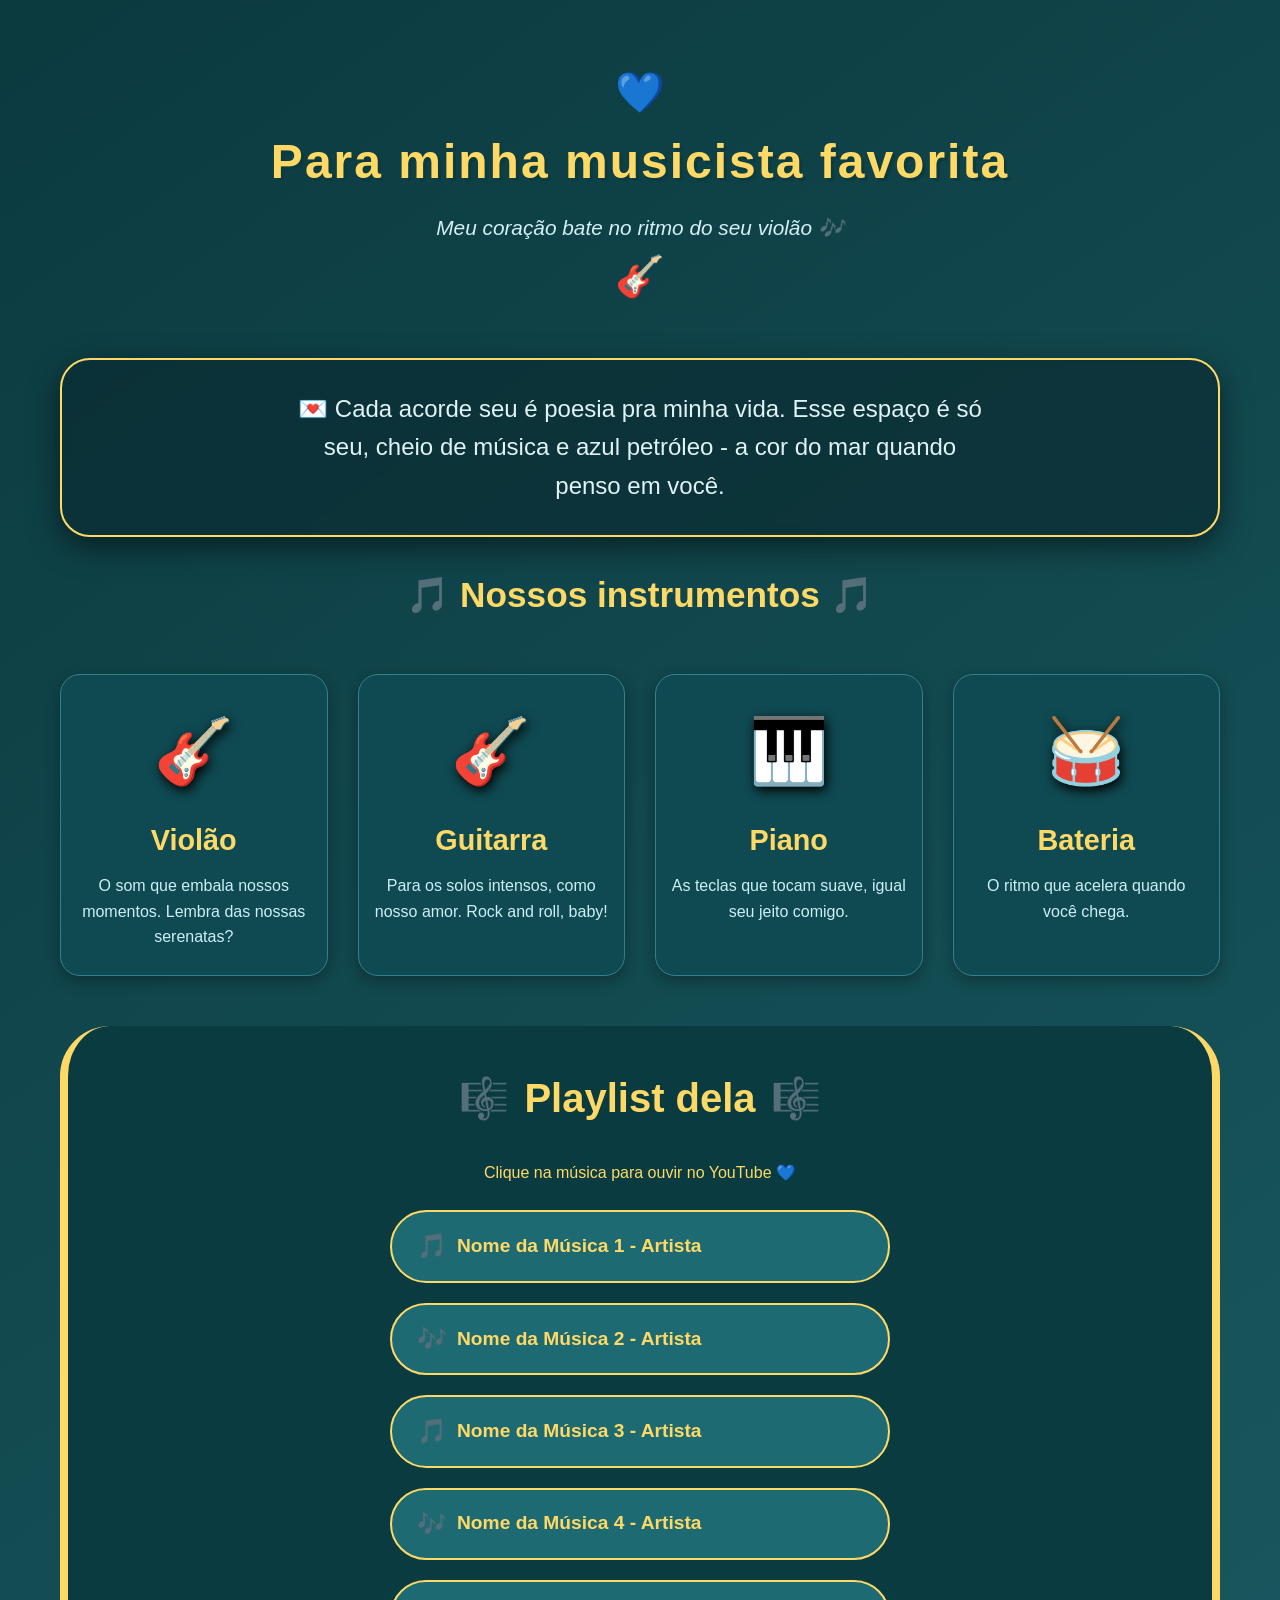
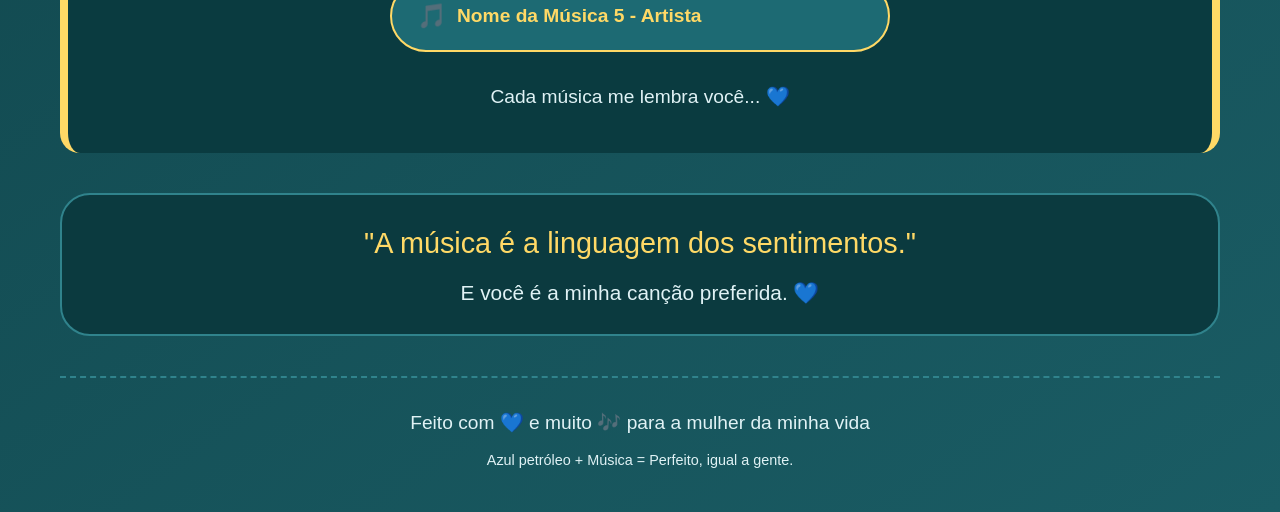
==== index.html @ 400947e0 "atualizacao" ====
<!DOCTYPE html>
<html lang="pt-BR">
<head>
    <meta charset="UTF-8">
    <meta name="viewport" content="width=device-width, initial-scale=1.0">
    <title>Para você, meu amor 💙🎸</title>
    <link rel="stylesheet" href="index.css">
</head>
<body>
    <!-- CORAÇÕES FLUTUANTES (DECORAÇÃO) -->
    <div class="floating-hearts" id="hearts"></div>

    <div class="container">
        <!-- CABEÇALHO ROMÂNTICO -->
        <header class="header">
            <div class="heart-icon">💙</div>
            <h1>Para minha musicista favorita</h1>
            <p>Meu coração bate no ritmo do seu violão 🎶</p>
            <div class="heart-icon">🎸</div>
        </header>

        <!-- MENSAGEM ESPECIAL -->
        <section class="message">
            <p>💌 Cada acorde seu é poesia pra minha vida. Esse espaço é só seu, cheio de música e azul petróleo - a cor do mar quando penso em você.</p>
        </section>

        <!-- INSTRUMENTOS (CARD) -->
        <h2 style="text-align: center; font-size: 2.2rem; margin: 20px 0; color: #ffd966;">🎵 Nossos instrumentos 🎵</h2>
        <div class="instruments-grid">
            <div class="instrument-card">
                <div class="instrument-icon">🎸</div>
                <h3>Violão</h3>
                <p>O som que embala nossos momentos. Lembra das nossas serenatas?</p>
            </div>
            <div class="instrument-card">
                <div class="instrument-icon">🎸</div>
                <h3>Guitarra</h3>
                <p>Para os solos intensos, como nosso amor. Rock and roll, baby!</p>
            </div>
            <div class="instrument-card">
                <div class="instrument-icon">🎹</div>
                <h3>Piano</h3>
                <p>As teclas que tocam suave, igual seu jeito comigo.</p>
            </div>
            <div class="instrument-card">
                <div class="instrument-icon">🥁</div>
                <h3>Bateria</h3>
                <p>O ritmo que acelera quando você chega.</p>
            </div>
        </div>

        <!-- PLAYLIST DO YOUTUBE -->
        <section class="music-section">
            <h2>
                <span>🎼</span> Playlist dela <span>🎼</span>
            </h2>
            <p style="text-align: center; margin-bottom: 25px; color: #ffd966;">Clique na música para ouvir no YouTube 💙</p>
            <div class="playlist">
                <!-- COLE AQUI OS LINKS DAS MÚSICAS QUE ELA GOSTA -->
                <a href="https://www.youtube.com/watch?v=SEU_LINK_AQUI" target="_blank" class="music-link">
                    <span class="music-note">🎵</span> Nome da Música 1 - Artista
                </a>
                
                <a href="https://www.youtube.com/watch?v=SEU_LINK_AQUI" target="_blank" class="music-link">
                    <span class="music-note">🎶</span> Nome da Música 2 - Artista
                </a>
                
                <a href="https://www.youtube.com/watch?v=SEU_LINK_AQUI" target="_blank" class="music-link">
                    <span class="music-note">🎵</span> Nome da Música 3 - Artista
                </a>
                
                <a href="https://www.youtube.com/watch?v=SEU_LINK_AQUI" target="_blank" class="music-link">
                    <span class="music-note">🎶</span> Nome da Música 4 - Artista
                </a>
                
                <a href="https://www.youtube.com/watch?v=SEU_LINK_AQUI" target="_blank" class="music-link">
                    <span class="music-note">🎵</span> Nome da Música 5 - Artista
                </a>
                <!-- ADICIONE QUANTAS MÚSICAS QUISER -->
            </div>
            <p style="text-align: center; margin-top: 30px; font-size: 1.2rem;">
                Cada música me lembra você... 💙
            </p>
        </section>

        <!-- CITAÇÃO ESPECIAL -->
        <div class="quote-box">
            <p class="quote-text">"A música é a linguagem dos sentimentos."</p>
            <p class="quote-author">E você é a minha canção preferida. 💙</p>
        </div>

        <!-- RODAPÉ -->
        <footer class="footer">
            <p>Feito com <span>💙</span> e muito <span>🎶</span> para a mulher da minha vida</p>
            <p style="font-size: 0.9rem; margin-top: 10px;">Azul petróleo + Música = Perfeito, igual a gente.</p>
        </footer>
    </div>

    <!-- SCRIPT PARA CRIAR CORAÇÕES FLUTUANTES -->
    <script src="script.js"></script>
</body>
</html>
---- index.css ----
/* RESET E ESTILOS GLOBAIS */
* {
    margin: 0;
    padding: 0;
    box-sizing: border-box;
}

body {
    font-family: 'Segoe UI', Tahoma, Geneva, Verdana, sans-serif;
    background: linear-gradient(145deg, #0b3a3f 0%, #1a5c64 100%);
    color: #e0f2f5;
    line-height: 1.6;
    min-height: 100vh;
}

.container {
    max-width: 1200px;
    margin: 0 auto;
    padding: 20px;
}

/* HEADER ROMÂNTICO */
.header {
    text-align: center;
    padding: 40px 0 20px;
    position: relative;
}

.header h1 {
    font-size: 3rem;
    margin-bottom: 10px;
    color: #ffd966;
    text-shadow: 3px 3px 0 #0b3a3f;
    letter-spacing: 2px;
}

.header p {
    font-size: 1.3rem;
    font-style: italic;
    color: #d4f0f5;
}

.heart-icon {
    color: #ff6b9d;
    font-size: 2.5rem;
    animation: pulse 1.5s infinite;
    display: inline-block;
}

/* SEÇÃO DE MENSAGEM */
.message {
    background: rgba(10, 45, 50, 0.7);
    backdrop-filter: blur(5px);
    border-radius: 30px;
    padding: 30px;
    margin: 30px 0;
    border: 2px solid #ffd966;
    box-shadow: 0 10px 30px rgba(0,0,0,0.5);
    text-align: center;
}

.message p {
    font-size: 1.5rem;
    max-width: 700px;
    margin: 0 auto;
}

/* GRADE DE INSTRUMENTOS */
.instruments-grid {
    display: grid;
    grid-template-columns: repeat(auto-fit, minmax(250px, 1fr));
    gap: 30px;
    margin: 50px 0;
}

.instrument-card {
    background: #0f4a52;
    border-radius: 20px;
    padding: 25px 15px;
    text-align: center;
    transition: all 0.3s ease;
    border: 1px solid #30838c;
    box-shadow: 0 5px 15px rgba(0,0,0,0.3);
}

.instrument-card:hover {
    transform: translateY(-10px);
    border-color: #ffd966;
    box-shadow: 0 15px 30px rgba(255, 217, 102, 0.2);
    background: #14656f;
}

.instrument-icon {
    font-size: 4rem;
    margin-bottom: 15px;
    filter: drop-shadow(2px 4px 6px black);
}

.instrument-card h3 {
    font-size: 1.8rem;
    color: #ffd966;
    margin-bottom: 10px;
}

.instrument-card p {
    color: #cceff5;
    font-size: 1rem;
}
/* ESTILO PARA OS LINKS DA PLAYLIST */
.playlist {
    display: flex;
    flex-direction: column;
    gap: 15px;
    align-items: center;
}

.music-link {
    display: flex;
    align-items: center;
    gap: 10px;
    background: #1d6a73;
    padding: 15px 25px;
    border-radius: 50px;
    font-size: 1.2rem;
    font-weight: bold;
    color: #ffd966;
    border: 2px solid #ffd966;
    transition: all 0.3s ease;
    text-decoration: none;
    width: 100%;
    max-width: 500px;
    animation: float 3s ease-in-out infinite;
}

.music-link:hover {
    background: #ffd966;
    color: #0b3a3f;
    transform: scale(1.05) translateY(-5px);
    box-shadow: 0 10px 20px rgba(255, 217, 102, 0.3);
}

.music-link .music-note {
    animation: none; /* Remove animação duplicada */
    padding: 0;
    background: none;
    border: none;
    font-size: 1.5rem;
}

/* Responsivo para celular */
@media (max-width: 480px) {
    .music-link {
        padding: 12px 20px;
        font-size: 1rem;
    }
}

/* SEÇÃO DE MÚSICA */
.music-section {
    background: #0a3b40;
    border-radius: 50px 50px 20px 20px;
    padding: 40px;
    margin: 40px 0;
    border-left: 8px solid #ffd966;
    border-right: 8px solid #ffd966;
}

.music-section h2 {
    font-size: 2.5rem;
    color: #ffd966;
    margin-bottom: 30px;
    display: flex;
    align-items: center;
    justify-content: center;
    gap: 15px;
}

.playlist {
    display: flex;
    flex-wrap: wrap;
    justify-content: center;
    gap: 20px;
}

.music-note {
    background: #1d6a73;
    padding: 15px 25px;
    border-radius: 50px;
    font-size: 1.2rem;
    font-weight: bold;
    color: #ffd966;
    border: 2px solid #ffd966;
    transition: 0.2s;
    animation: float 3s ease-in-out infinite;
}

.music-note:nth-child(2) { animation-delay: 0.5s; }
.music-note:nth-child(3) { animation-delay: 1s; }
.music-note:nth-child(4) { animation-delay: 1.5s; }
.music-note:nth-child(5) { animation-delay: 2s; }

.music-note:hover {
    background: #ffd966;
    color: #0b3a3f;
    transform: scale(1.1);
    cursor: default;
}

/* QUOTE BOX */
.quote-box {
    background: #0b3a3f;
    padding: 25px;
    border-radius: 30px;
    text-align: center;
    margin: 30px 0;
    border: 2px solid #30838c;
}

.quote-text {
    font-size: 1.8rem;
    color: #ffd966;
}

.quote-author {
    font-size: 1.3rem;
    margin-top: 10px;
}

/* CORAÇÕES FLUTUANTES */
.floating-hearts {
    position: fixed;
    bottom: 0;
    left: 0;
    width: 100%;
    height: 100px;
    pointer-events: none;
    z-index: -1;
}

.heart {
    position: absolute;
    bottom: 0;
    color: rgba(255, 107, 157, 0.3);
    font-size: 1.2rem;
    animation: rise 8s linear infinite;
}

/* RODAPÉ */
.footer {
    text-align: center;
    padding: 30px 0 20px;
    border-top: 2px dashed #30838c;
    margin-top: 40px;
    font-size: 1.2rem;
}

.footer span {
    color: #ffd966;
    font-weight: bold;
}

/* KEYFRAMES (ANIMAÇÕES) */
@keyframes pulse {
    0% { transform: scale(1); }
    50% { transform: scale(1.2); text-shadow: 0 0 15px #ff6b9d; }
    100% { transform: scale(1); }
}

@keyframes float {
    0% { transform: translateY(0); }
    50% { transform: translateY(-10px); }
    100% { transform: translateY(0); }
}

@keyframes rise {
    0% { transform: translateY(0) rotate(0deg); opacity: 0.5; }
    100% { transform: translateY(-100vh) rotate(360deg); opacity: 0; }
}

/* RESPONSIVIDADE */
@media (max-width: 768px) {
    .header h1 {
        font-size: 2.2rem;
    }
    
    .message p {
        font-size: 1.2rem;
    }
    
    .music-section h2 {
        font-size: 2rem;
    }
    
    .quote-text {
        font-size: 1.4rem;
    }
}
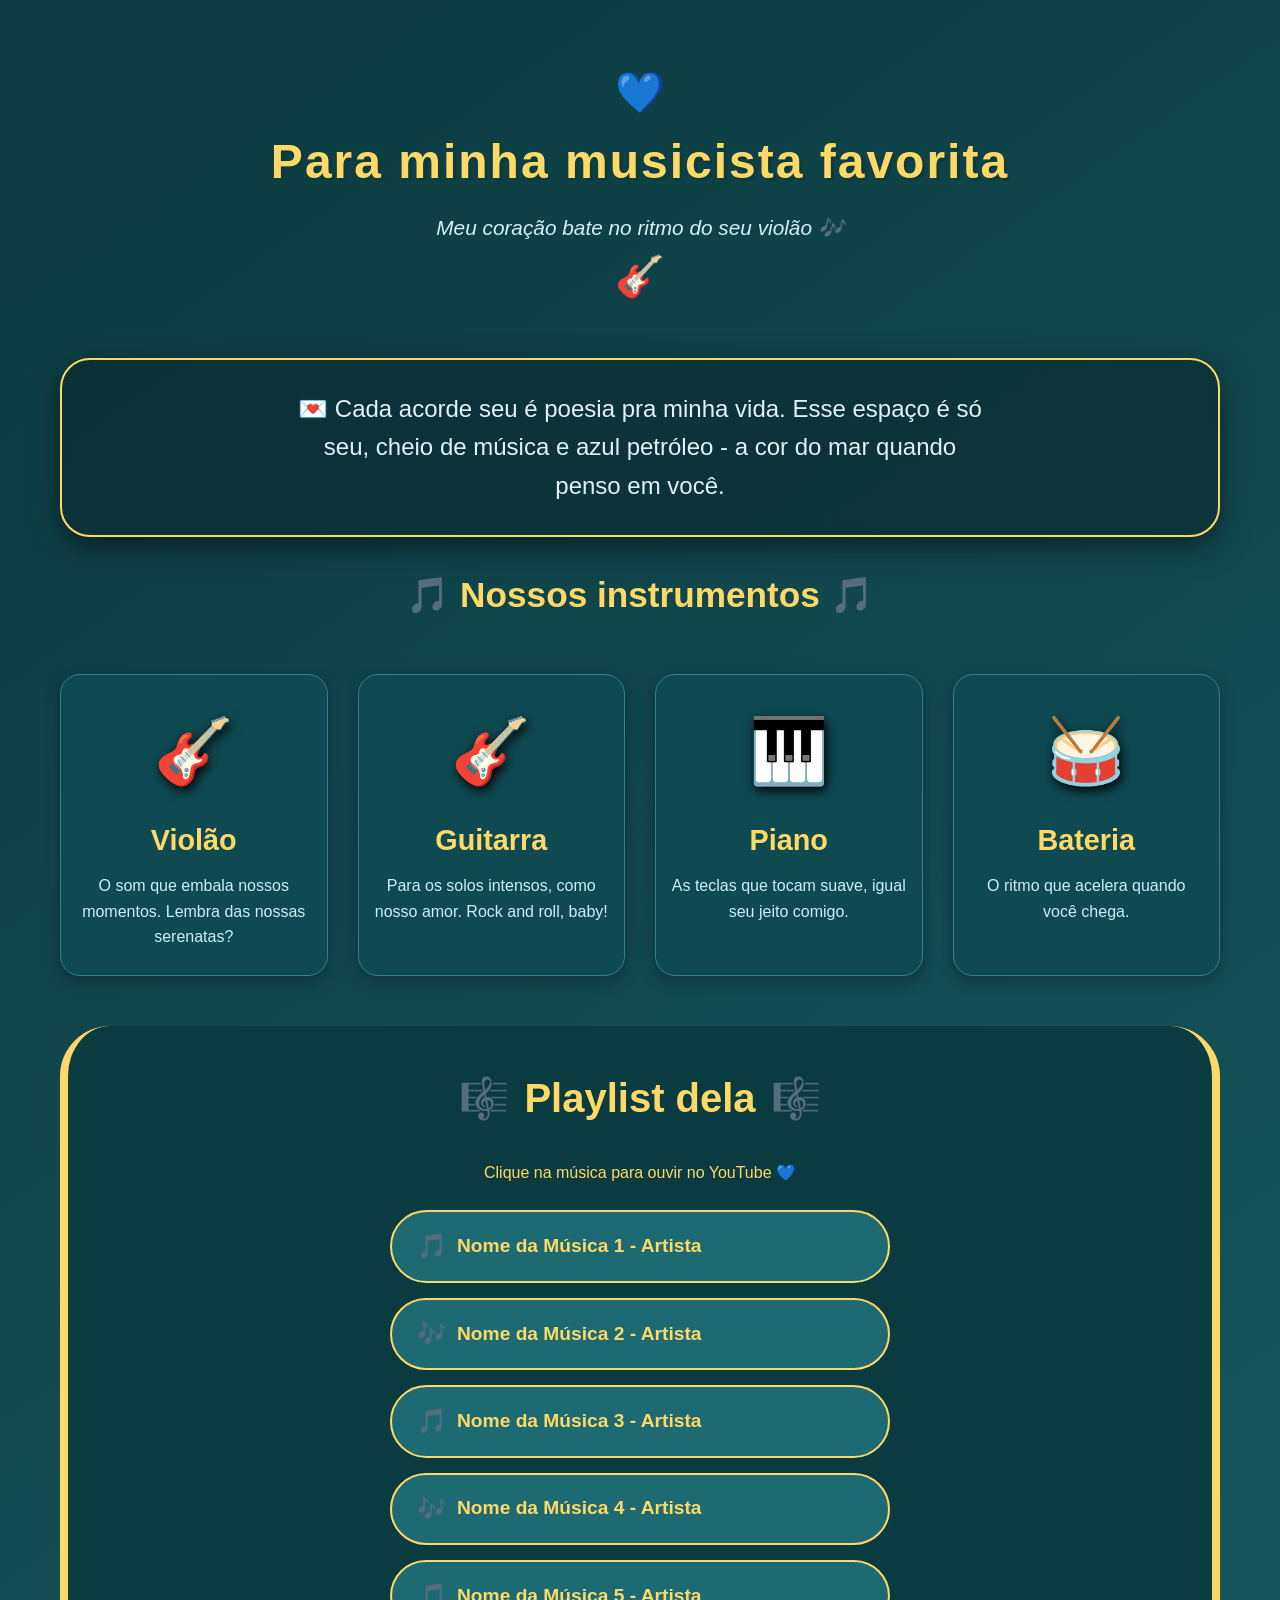
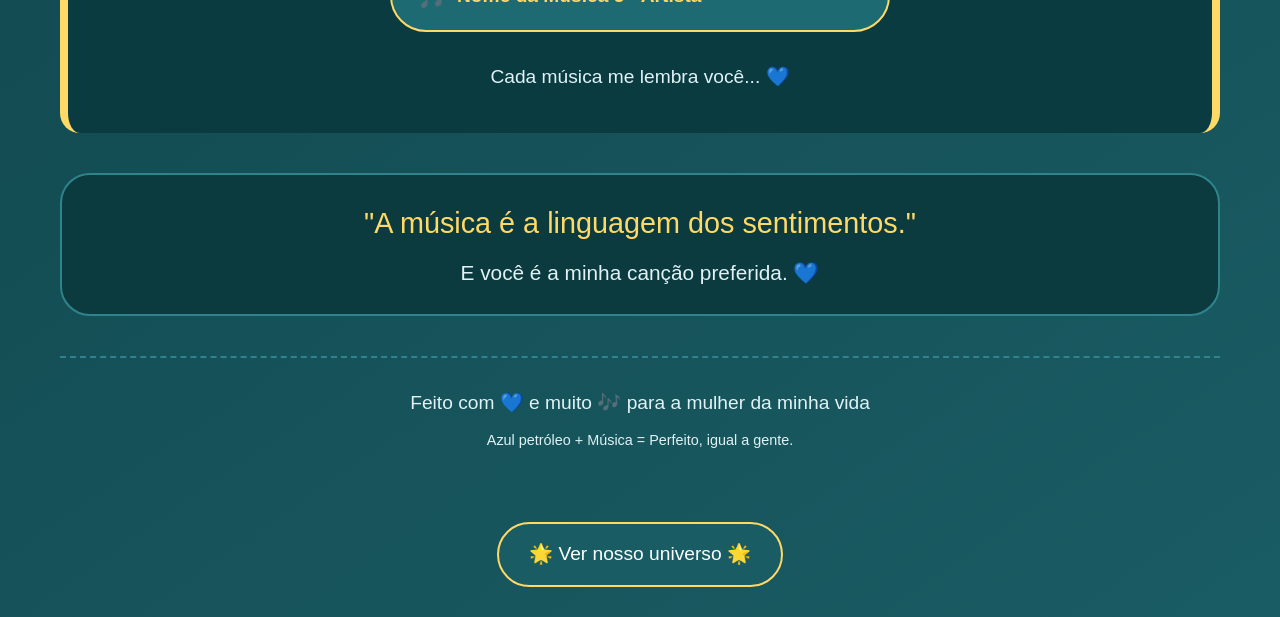
==== commit e7a919a3: "adicao de mais uma pagina" ====
--- a/index.html
+++ b/index.html
@@ -98,5 +98,11 @@
 
     <!-- SCRIPT PARA CRIAR CORAÇÕES FLUTUANTES -->
     <script src="script.js"></script>
+    <!-- Coloca isso antes do rodapé, por exemplo -->
+<div style="text-align: center; margin: 30px 0;">
+    <a href="espaco.html" class="botao-espaco" style="display: inline-block; padding: 15px 30px; background: #1a5c64; color: white; text-decoration: none; border-radius: 50px; font-size: 1.2rem; border: 2px solid #ffd966; transition: all 0.3s ease;">
+        🌟 Ver nosso universo 🌟
+    </a>
+</div>
 </body>
 </html>
--- a/index.css
+++ b/index.css
@@ -106,54 +106,6 @@
     color: #cceff5;
     font-size: 1rem;
 }
-/* ESTILO PARA OS LINKS DA PLAYLIST */
-.playlist {
-    display: flex;
-    flex-direction: column;
-    gap: 15px;
-    align-items: center;
-}
-
-.music-link {
-    display: flex;
-    align-items: center;
-    gap: 10px;
-    background: #1d6a73;
-    padding: 15px 25px;
-    border-radius: 50px;
-    font-size: 1.2rem;
-    font-weight: bold;
-    color: #ffd966;
-    border: 2px solid #ffd966;
-    transition: all 0.3s ease;
-    text-decoration: none;
-    width: 100%;
-    max-width: 500px;
-    animation: float 3s ease-in-out infinite;
-}
-
-.music-link:hover {
-    background: #ffd966;
-    color: #0b3a3f;
-    transform: scale(1.05) translateY(-5px);
-    box-shadow: 0 10px 20px rgba(255, 217, 102, 0.3);
-}
-
-.music-link .music-note {
-    animation: none; /* Remove animação duplicada */
-    padding: 0;
-    background: none;
-    border: none;
-    font-size: 1.5rem;
-}
-
-/* Responsivo para celular */
-@media (max-width: 480px) {
-    .music-link {
-        padding: 12px 20px;
-        font-size: 1rem;
-    }
-}
 
 /* SEÇÃO DE MÚSICA */
 .music-section {
@@ -192,6 +144,54 @@
     border: 2px solid #ffd966;
     transition: 0.2s;
     animation: float 3s ease-in-out infinite;
+}
+/* ESTILO PARA OS LINKS DA PLAYLIST */
+.playlist {
+    display: flex;
+    flex-direction: column;
+    gap: 15px;
+    align-items: center;
+}
+
+.music-link {
+    display: flex;
+    align-items: center;
+    gap: 10px;
+    background: #1d6a73;
+    padding: 15px 25px;
+    border-radius: 50px;
+    font-size: 1.2rem;
+    font-weight: bold;
+    color: #ffd966;
+    border: 2px solid #ffd966;
+    transition: all 0.3s ease;
+    text-decoration: none;
+    width: 100%;
+    max-width: 500px;
+    animation: float 3s ease-in-out infinite;
+}
+
+.music-link:hover {
+    background: #ffd966;
+    color: #0b3a3f;
+    transform: scale(1.05) translateY(-5px);
+    box-shadow: 0 10px 20px rgba(255, 217, 102, 0.3);
+}
+
+.music-link .music-note {
+    animation: none; /* Remove animação duplicada */
+    padding: 0;
+    background: none;
+    border: none;
+    font-size: 1.5rem;
+}
+
+/* Responsivo para celular */
+@media (max-width: 480px) {
+    .music-link {
+        padding: 12px 20px;
+        font-size: 1rem;
+    }
 }
 
 .music-note:nth-child(2) { animation-delay: 0.5s; }
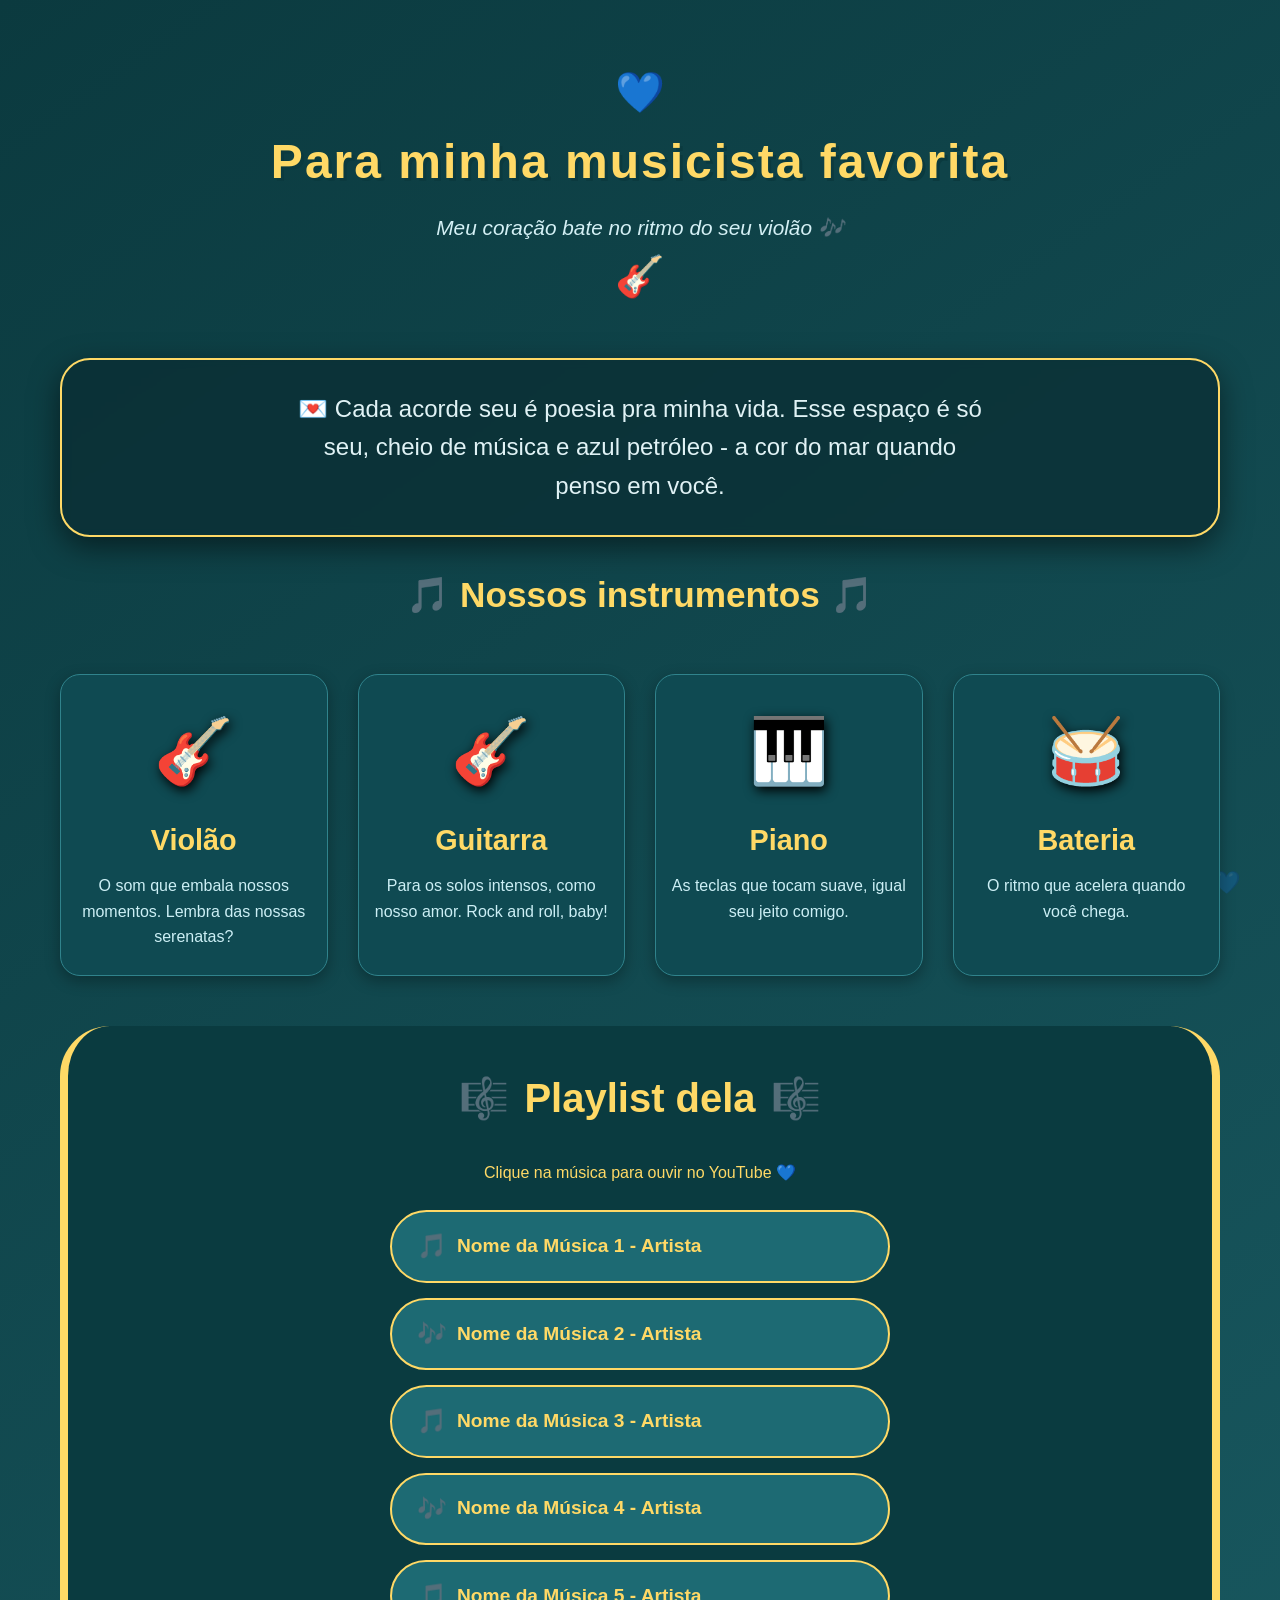
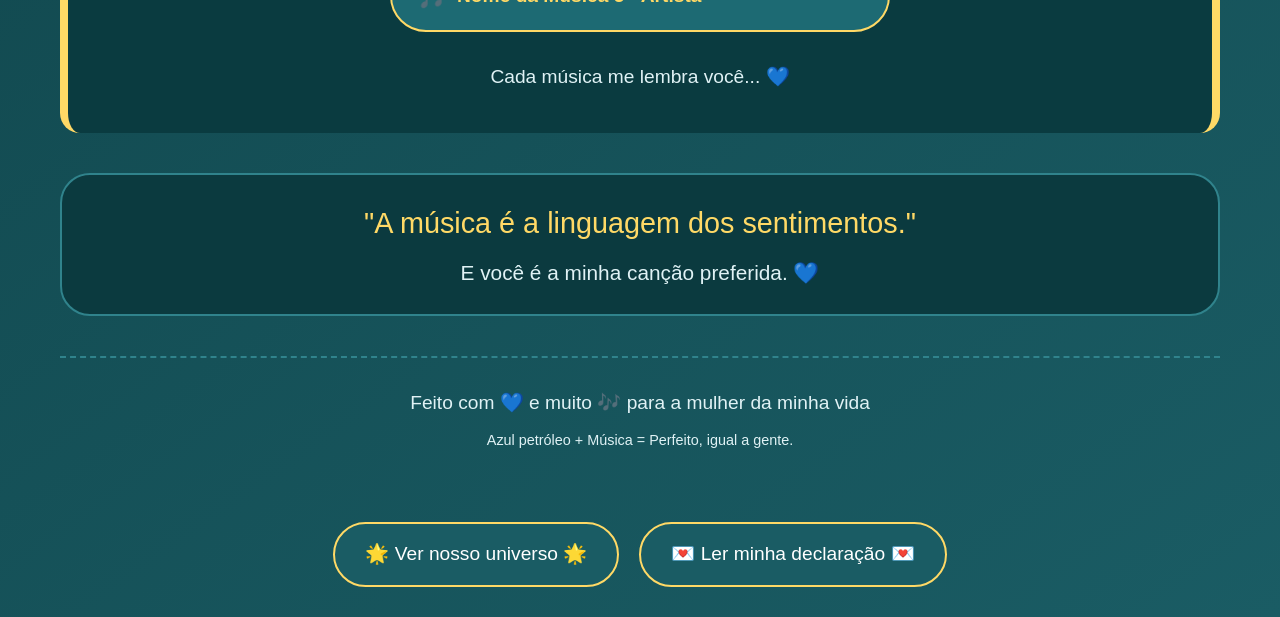
==== commit 760e7113: "finalizacao do projeto (eu acho)" ====
--- a/index.html
+++ b/index.html
@@ -98,11 +98,14 @@
 
     <!-- SCRIPT PARA CRIAR CORAÇÕES FLUTUANTES -->
     <script src="script.js"></script>
-    <!-- Coloca isso antes do rodapé, por exemplo -->
-<div style="text-align: center; margin: 30px 0;">
-    <a href="espaco.html" class="botao-espaco" style="display: inline-block; padding: 15px 30px; background: #1a5c64; color: white; text-decoration: none; border-radius: 50px; font-size: 1.2rem; border: 2px solid #ffd966; transition: all 0.3s ease;">
+    <div style="text-align: center; margin: 30px 0; display: flex; gap: 20px; justify-content: center; flex-wrap: wrap;">
+    <a href="espaco.html" class="botao-espaco" style="display: inline-block; padding: 15px 30px; background: #1a5c64; color: white; text-decoration: none; border-radius: 50px; font-size: 1.2rem; border: 2px solid #ffd966;">
         🌟 Ver nosso universo 🌟
     </a>
+    <a href="carta.html" class="botao-carta" style="display: inline-block; padding: 15px 30px; background: #1a5c64; color: white; text-decoration: none; border-radius: 50px; font-size: 1.2rem; border: 2px solid #ffd966;">
+        💌 Ler minha declaração 💌
+    </a>
+</div>
 </div>
 </body>
 </html>
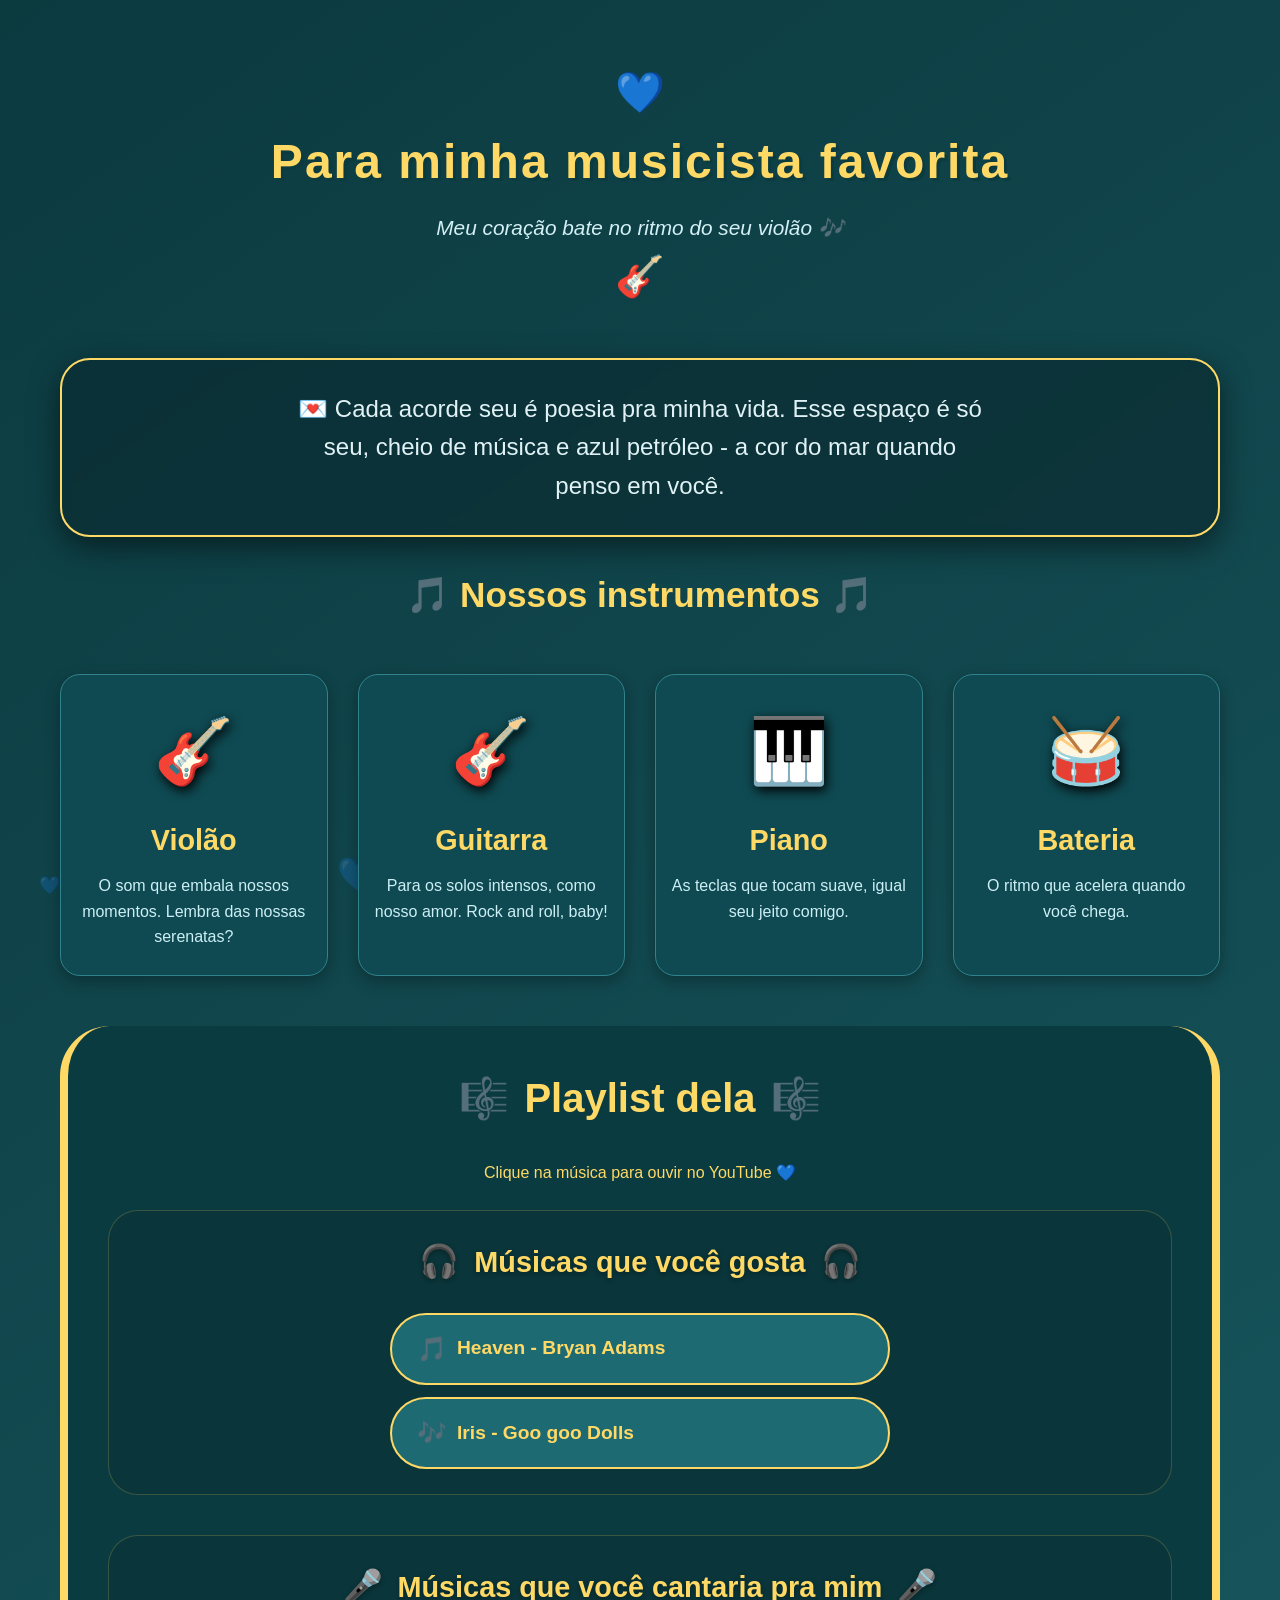
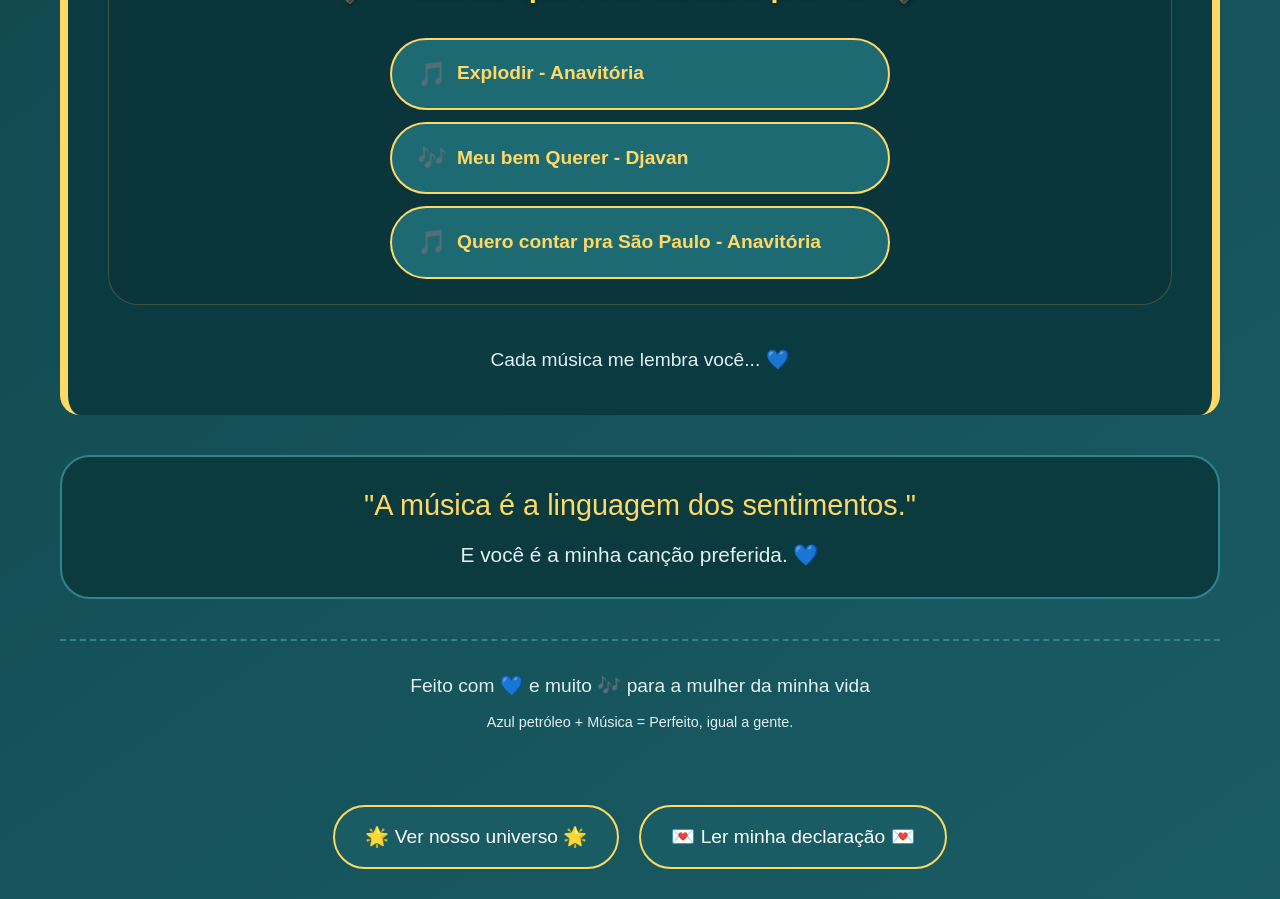
==== commit d1fc27ef: "melhora no visual,adicao dos links e correcaoDbugs" ====
--- a/index.html
+++ b/index.html
@@ -50,38 +50,52 @@
         </div>
 
         <!-- PLAYLIST DO YOUTUBE -->
-        <section class="music-section">
-            <h2>
-                <span>🎼</span> Playlist dela <span>🎼</span>
-            </h2>
-            <p style="text-align: center; margin-bottom: 25px; color: #ffd966;">Clique na música para ouvir no YouTube 💙</p>
-            <div class="playlist">
-                <!-- COLE AQUI OS LINKS DAS MÚSICAS QUE ELA GOSTA -->
-                <a href="https://www.youtube.com/watch?v=SEU_LINK_AQUI" target="_blank" class="music-link">
-                    <span class="music-note">🎵</span> Nome da Música 1 - Artista
-                </a>
-                
-                <a href="https://www.youtube.com/watch?v=SEU_LINK_AQUI" target="_blank" class="music-link">
-                    <span class="music-note">🎶</span> Nome da Música 2 - Artista
-                </a>
-                
-                <a href="https://www.youtube.com/watch?v=SEU_LINK_AQUI" target="_blank" class="music-link">
-                    <span class="music-note">🎵</span> Nome da Música 3 - Artista
-                </a>
-                
-                <a href="https://www.youtube.com/watch?v=SEU_LINK_AQUI" target="_blank" class="music-link">
-                    <span class="music-note">🎶</span> Nome da Música 4 - Artista
-                </a>
-                
-                <a href="https://www.youtube.com/watch?v=SEU_LINK_AQUI" target="_blank" class="music-link">
-                    <span class="music-note">🎵</span> Nome da Música 5 - Artista
-                </a>
-                <!-- ADICIONE QUANTAS MÚSICAS QUISER -->
-            </div>
-            <p style="text-align: center; margin-top: 30px; font-size: 1.2rem;">
-                Cada música me lembra você... 💙
-            </p>
-        </section>
+<section class="music-section">
+    <h2>
+        <span>🎼</span> Playlist dela <span>🎼</span>
+    </h2>
+    <p style="text-align: center; margin-bottom: 25px; color: #ffd966;">Clique na música para ouvir no YouTube 💙</p>
+    
+    <!-- CATEGORIA 1: Músicas que você gosta -->
+    <div class="playlist-categoria">
+        <h3 class="categoria-titulo">
+            <span>🎧</span> Músicas que você gosta <span>🎧</span>
+        </h3>
+        <div class="playlist">
+            <a href="https://www.youtube.com/watch?v=3eT464L1YRA&list=RD3eT464L1YRA&start_radio=1" target="_blank" class="music-link">
+                <span class="music-note">🎵</span> Heaven - Bryan Adams
+            </a>
+            
+            <a href="https://www.youtube.com/watch?v=NdYWuo9OFAw&list=RDNdYWuo9OFAw&start_radio=1" target="_blank" class="music-link">
+                <span class="music-note">🎶</span> Iris - Goo goo Dolls
+            </a>
+        </div>
+    </div>
+    
+    <!-- CATEGORIA 2: Músicas que você cantaria pra mim -->
+    <div class="playlist-categoria">
+        <h3 class="categoria-titulo">
+            <span>🎤</span> Músicas que você cantaria pra mim <span>🎤</span>
+        </h3>
+        <div class="playlist">
+            <a href="https://www.youtube.com/watch?v=nbZTVUduKBY&list=RDnbZTVUduKBY&start_radio=1" target="_blank" class="music-link">
+                <span class="music-note">🎵</span> Explodir - Anavitória
+            </a>
+            
+            <a href="https://www.youtube.com/watch?v=XGugJoDjeLg&list=RDXGugJoDjeLg&start_radio=1" target="_blank" class="music-link">
+                <span class="music-note">🎶</span> Meu bem Querer - Djavan
+            </a>
+            
+            <a href="https://www.youtube.com/watch?v=Kn-kB20ByKQ&list=RDKn-kB20ByKQ&start_radio=1" target="_blank" class="music-link">
+                <span class="music-note">🎵</span> Quero contar pra São Paulo - Anavitória
+            </a>
+        </div>
+    </div>
+    
+    <p style="text-align: center; margin-top: 30px; font-size: 1.2rem;">
+        Cada música me lembra você... 💙
+    </p>
+</section>
 
         <!-- CITAÇÃO ESPECIAL -->
         <div class="quote-box">
--- a/index.css
+++ b/index.css
@@ -126,6 +126,83 @@
     justify-content: center;
     gap: 15px;
 }
+/* CATEGORIAS DA PLAYLIST */
+.playlist-categoria {
+    margin-bottom: 40px;
+    background: rgba(10, 45, 50, 0.4);
+    border-radius: 30px;
+    padding: 25px 20px;
+    border: 1px solid rgba(255, 217, 102, 0.2);
+}
+
+.playlist-categoria:last-child {
+    margin-bottom: 0;
+}
+
+.categoria-titulo {
+    font-size: 1.8rem;
+    color: #ffd966;
+    text-align: center;
+    margin-bottom: 25px;
+    display: flex;
+    align-items: center;
+    justify-content: center;
+    gap: 15px;
+    flex-wrap: wrap;
+    font-weight: 600;
+    text-shadow: 0 2px 5px rgba(0, 0, 0, 0.3);
+}
+
+.categoria-titulo span {
+    font-size: 2rem;
+    animation: float 3s ease-in-out infinite;
+}
+
+.categoria-titulo span:first-child {
+    animation-delay: 0s;
+}
+
+.categoria-titulo span:last-child {
+    animation-delay: 1.5s;
+}
+
+/* AJUSTE NO ESPAÇAMENTO DA PLAYLIST DENTRO DAS CATEGORIAS */
+.playlist-categoria .playlist {
+    gap: 12px;
+}
+
+/* RESPONSIVIDADE PARA AS CATEGORIAS */
+@media (max-width: 768px) {
+    .categoria-titulo {
+        font-size: 1.5rem;
+        gap: 10px;
+    }
+    
+    .categoria-titulo span {
+        font-size: 1.6rem;
+    }
+    
+    .playlist-categoria {
+        padding: 20px 15px;
+        margin-bottom: 30px;
+    }
+}
+
+@media (max-width: 480px) {
+    .categoria-titulo {
+        font-size: 1.3rem;
+        flex-direction: column;
+        gap: 5px;
+    }
+    
+    .categoria-titulo span {
+        font-size: 1.4rem;
+    }
+    
+    .playlist-categoria {
+        padding: 15px 10px;
+    }
+}
 
 .playlist {
     display: flex;
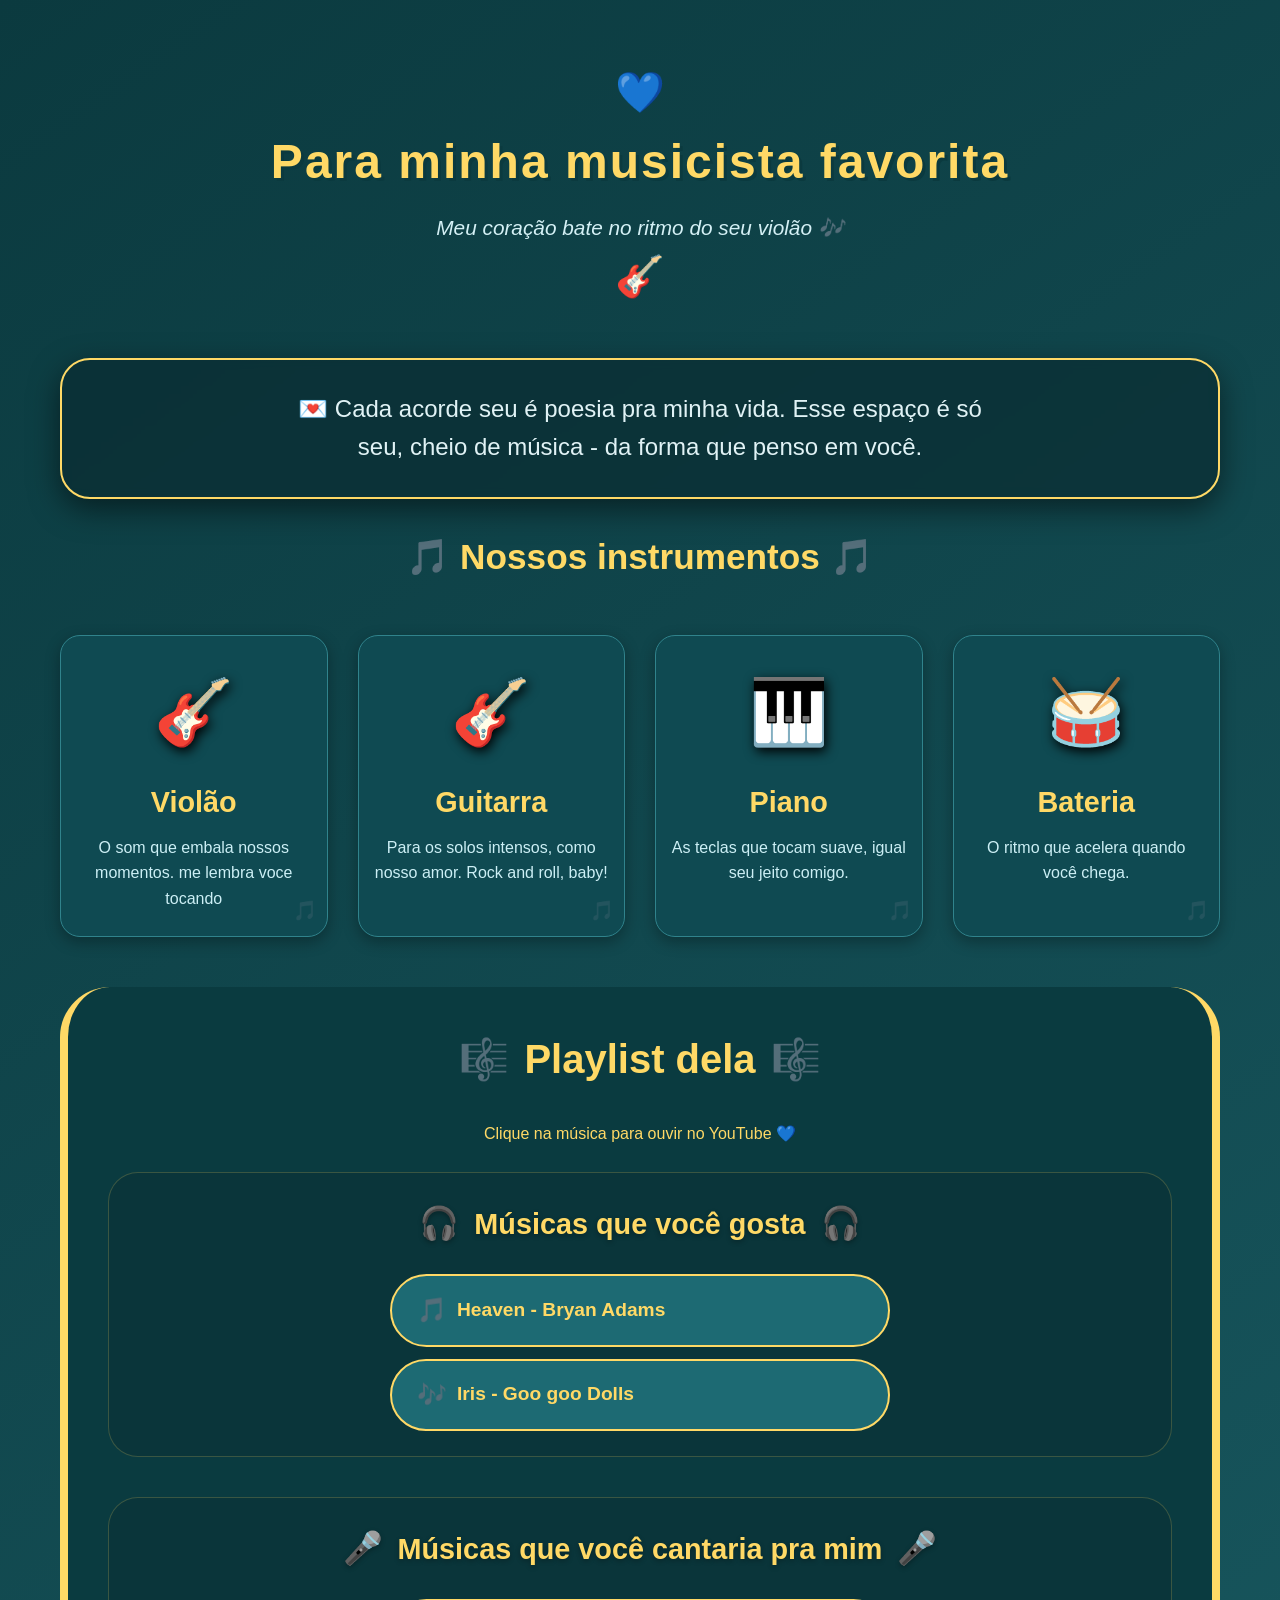
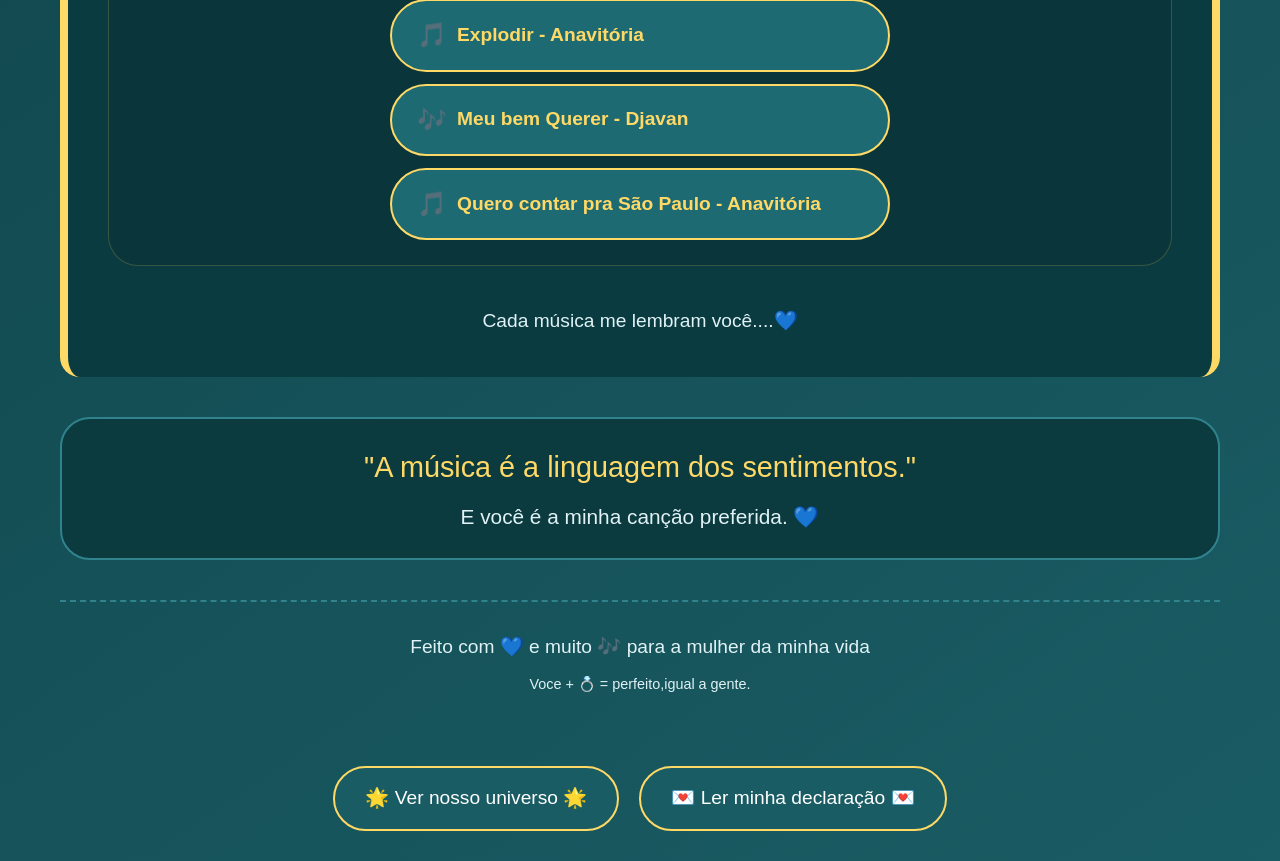
==== commit 304fc474: "adicao de musicas e correcao nas palavras" ====
--- a/index.html
+++ b/index.html
@@ -21,7 +21,7 @@
 
         <!-- MENSAGEM ESPECIAL -->
         <section class="message">
-            <p>💌 Cada acorde seu é poesia pra minha vida. Esse espaço é só seu, cheio de música e azul petróleo - a cor do mar quando penso em você.</p>
+            <p>💌 Cada acorde seu é poesia pra minha vida. Esse espaço é só seu, cheio de música - da forma que penso em você.</p>
         </section>
 
         <!-- INSTRUMENTOS (CARD) -->
@@ -30,7 +30,7 @@
             <div class="instrument-card">
                 <div class="instrument-icon">🎸</div>
                 <h3>Violão</h3>
-                <p>O som que embala nossos momentos. Lembra das nossas serenatas?</p>
+                <p>O som que embala nossos momentos. me lembra voce tocando</p>
             </div>
             <div class="instrument-card">
                 <div class="instrument-icon">🎸</div>
@@ -93,7 +93,7 @@
     </div>
     
     <p style="text-align: center; margin-top: 30px; font-size: 1.2rem;">
-        Cada música me lembra você... 💙
+        Cada música me lembram você....💙
     </p>
 </section>
 
@@ -106,13 +106,28 @@
         <!-- RODAPÉ -->
         <footer class="footer">
             <p>Feito com <span>💙</span> e muito <span>🎶</span> para a mulher da minha vida</p>
-            <p style="font-size: 0.9rem; margin-top: 10px;">Azul petróleo + Música = Perfeito, igual a gente.</p>
+            <p style="font-size: 0.9rem; margin-top: 10px;">Voce + 💍 = perfeito,igual a gente.</p>
         </footer>
     </div>
+    <!-- ÁUDIOS DOS INSTRUMENTOS (escondidos) -->
+<audio id="som-violao" preload="auto">
+    <source src="mp3/58111__noisecollector__student_guitar_chord_g.wav" type="audio/mpeg">
+</audio>
+<audio id="som-guitarra" preload="auto">
+    <source src="mp3/Eric Andre Guitar Riff.mp3" type="audio/mpeg">
+</audio>
+<audio id="som-piano" preload="auto">
+    <source src="mp3/665763__hewnmarrow__piano-in-11_8-085.wav" type="audio/mpeg">
+</audio>
+<audio id="som-bateria" preload="auto">
+    <source src="mp3/394569__gb_uam__caixa-de-bateria.wav" type="audio/mpeg">
+</audio>
 
-    <!-- SCRIPT PARA CRIAR CORAÇÕES FLUTUANTES -->
-    <script src="script.js"></script>
-    <div style="text-align: center; margin: 30px 0; display: flex; gap: 20px; justify-content: center; flex-wrap: wrap;">
+<!-- SCRIPT PARA CRIAR CORAÇÕES FLUTUANTES -->
+<script src="script.js"></script>
+
+<!-- BOTÕES DE NAVEGAÇÃO -->
+<div style="text-align: center; margin: 30px 0; display: flex; gap: 20px; justify-content: center; flex-wrap: wrap;">
     <a href="espaco.html" class="botao-espaco" style="display: inline-block; padding: 15px 30px; background: #1a5c64; color: white; text-decoration: none; border-radius: 50px; font-size: 1.2rem; border: 2px solid #ffd966;">
         🌟 Ver nosso universo 🌟
     </a>
@@ -121,5 +136,6 @@
     </a>
 </div>
 </div>
+</div>
 </body>
 </html>
--- a/index.css
+++ b/index.css
@@ -153,6 +153,34 @@
     text-shadow: 0 2px 5px rgba(0, 0, 0, 0.3);
 }
 
+/* INDICADOR DE CLIQUE NOS CARDS */
+.instrument-card {
+    cursor: pointer; /* MOSTRA QUE É CLICÁVEL */
+    transition: all 0.3s ease;
+    position: relative;
+    overflow: hidden;
+}
+
+.instrument-card:active {
+    transform: scale(0.95); /* EFEITO DE CLIQUE */
+}
+
+/* OPCIONAL: PEQUENA INDICAÇÃO VISUAL */
+.instrument-card::after {
+    content: '🎵';
+    position: absolute;
+    bottom: 10px;
+    right: 10px;
+    font-size: 1.2rem;
+    opacity: 0.3;
+    transition: all 0.3s ease;
+}
+
+.instrument-card:hover::after {
+    opacity: 1;
+    transform: scale(1.2);
+}
+
 .categoria-titulo span {
     font-size: 2rem;
     animation: float 3s ease-in-out infinite;
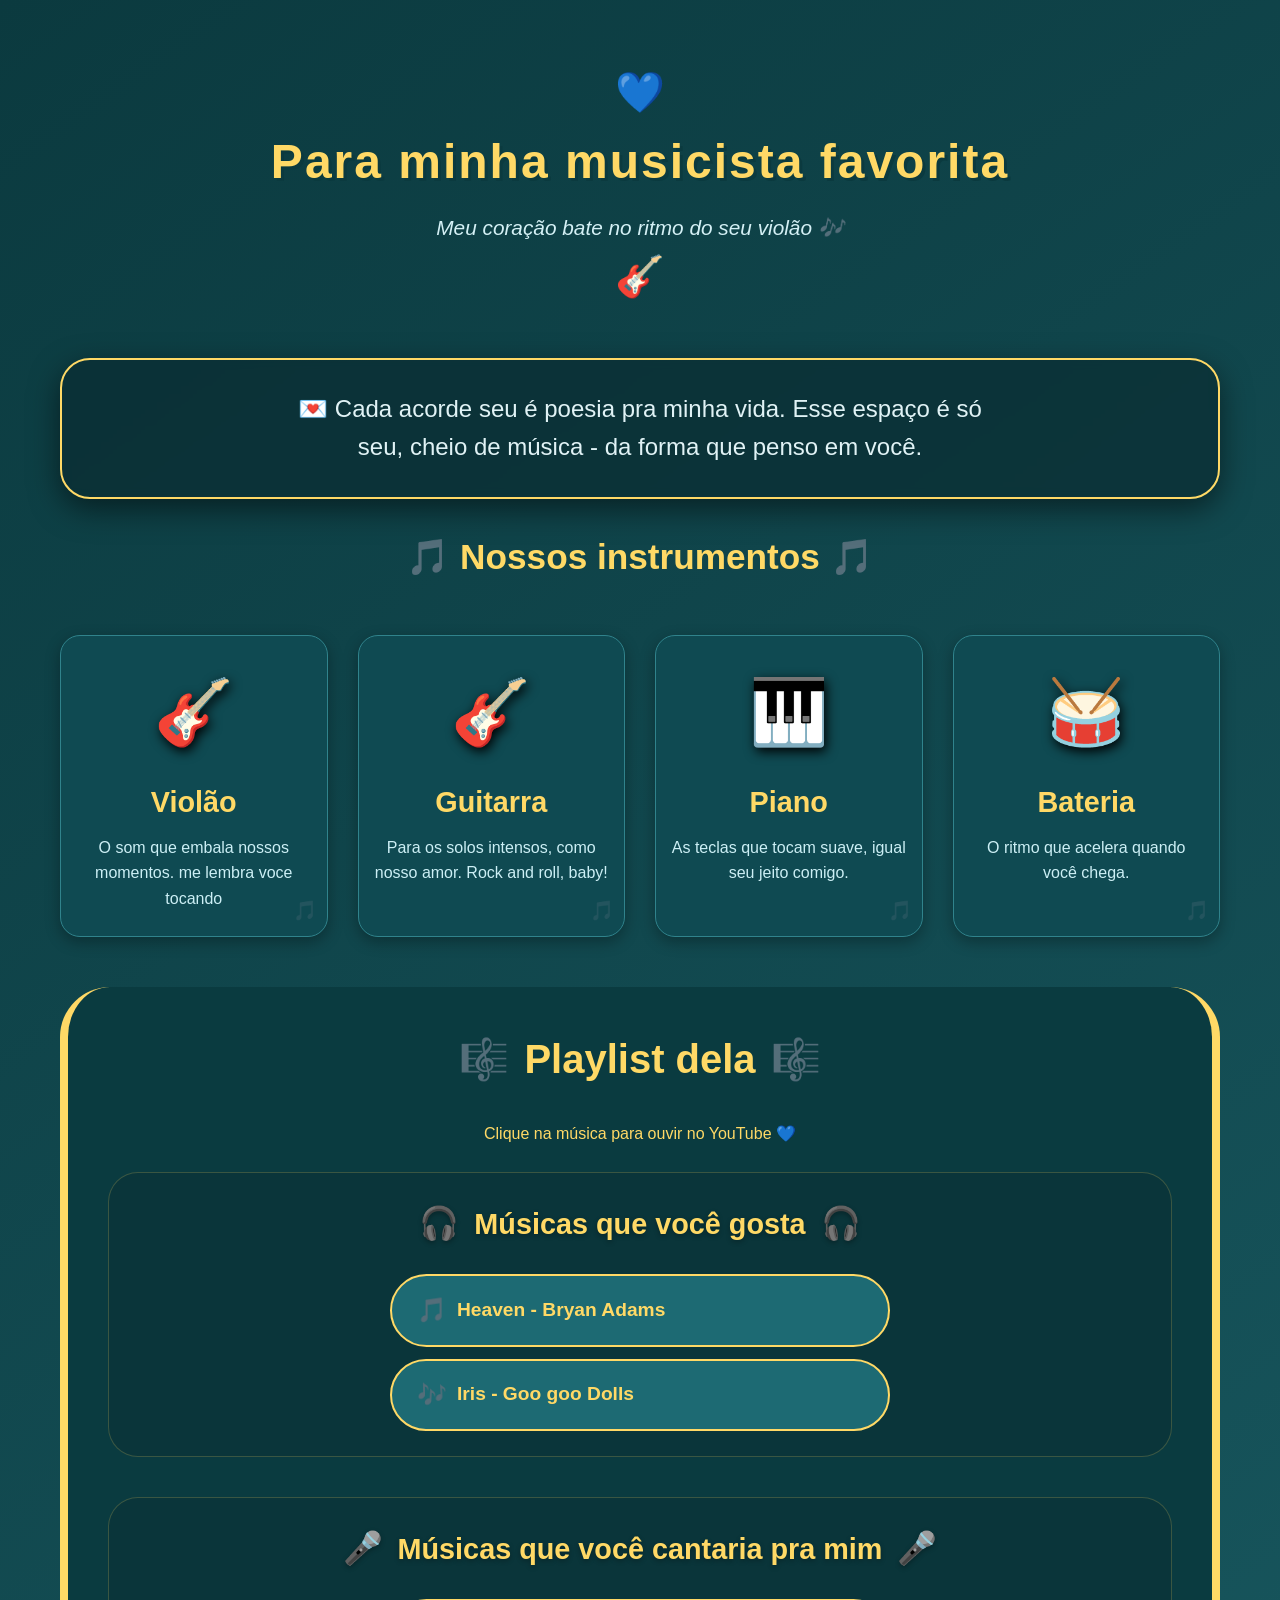
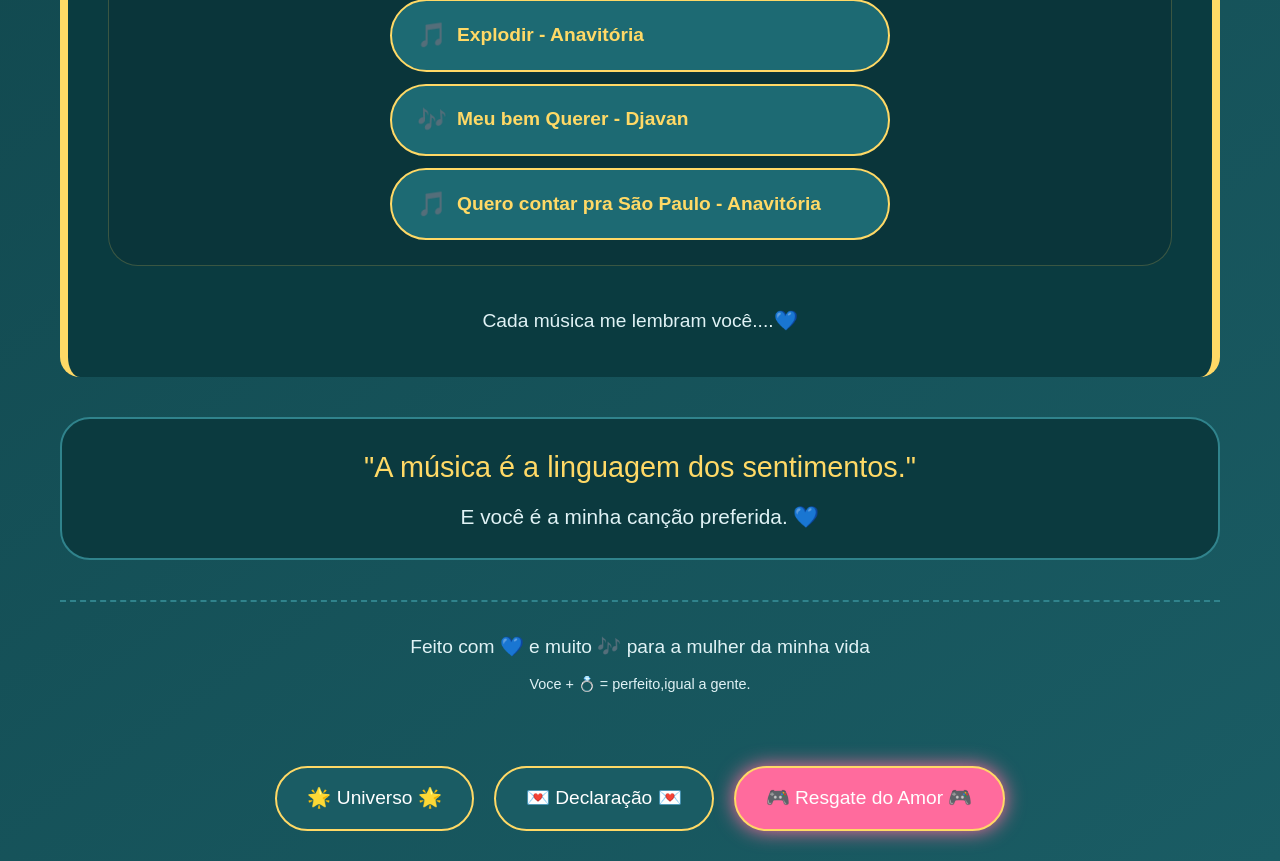
==== commit e13a7aaf: "teste de jogo" ====
--- a/index.html
+++ b/index.html
@@ -127,12 +127,20 @@
 <script src="script.js"></script>
 
 <!-- BOTÕES DE NAVEGAÇÃO -->
+<!-- BOTÕES DE NAVEGAÇÃO - AGORA COM O JOGO -->
 <div style="text-align: center; margin: 30px 0; display: flex; gap: 20px; justify-content: center; flex-wrap: wrap;">
-    <a href="espaco.html" class="botao-espaco" style="display: inline-block; padding: 15px 30px; background: #1a5c64; color: white; text-decoration: none; border-radius: 50px; font-size: 1.2rem; border: 2px solid #ffd966;">
-        🌟 Ver nosso universo 🌟
+    
+    <a href="espaco.html" class="botao-nav" style="display: inline-block; padding: 15px 30px; background: #1a5c64; color: white; text-decoration: none; border-radius: 50px; font-size: 1.2rem; border: 2px solid #ffd966; transition: all 0.3s ease;">
+        🌟 Universo 🌟
     </a>
-    <a href="carta.html" class="botao-carta" style="display: inline-block; padding: 15px 30px; background: #1a5c64; color: white; text-decoration: none; border-radius: 50px; font-size: 1.2rem; border: 2px solid #ffd966;">
-        💌 Ler minha declaração 💌
+    
+    <a href="carta.html" class="botao-nav" style="display: inline-block; padding: 15px 30px; background: #1a5c64; color: white; text-decoration: none; border-radius: 50px; font-size: 1.2rem; border: 2px solid #ffd966; transition: all 0.3s ease;">
+        💌 Declaração 💌
+    </a>
+    
+    <!-- 🆕 NOVO BOTÃO DO JOGO 🆕 -->
+    <a href="jogo.html" class="botao-nav botao-jogo" style="display: inline-block; padding: 15px 30px; background: #ff6b9d; color: white; text-decoration: none; border-radius: 50px; font-size: 1.2rem; border: 2px solid #ffd966; transition: all 0.3s ease; box-shadow: 0 0 20px #ff6b9d;">
+        🎮 Resgate do Amor 🎮
     </a>
 </div>
 </div>
--- a/index.css
+++ b/index.css
@@ -175,6 +175,56 @@
     opacity: 0.3;
     transition: all 0.3s ease;
 }
+/* DESTAQUE PRO BOTÃO DO JOGO */
+.botao-jogo {
+    background: #ff6b9d !important;
+    animation: pulseJogo 2s infinite;
+    position: relative;
+    overflow: hidden;
+}
+
+.botao-jogo::before {
+    content: '🎮';
+    position: absolute;
+    left: -30px;
+    top: 50%;
+    transform: translateY(-50%);
+    font-size: 1.5rem;
+    opacity: 0;
+    transition: all 0.3s ease;
+}
+
+.botao-jogo::after {
+    content: '💙';
+    position: absolute;
+    right: -30px;
+    top: 50%;
+    transform: translateY(-50%);
+    font-size: 1.5rem;
+    opacity: 0;
+    transition: all 0.3s ease;
+}
+
+.botao-jogo:hover::before {
+    left: 10px;
+    opacity: 1;
+}
+
+.botao-jogo:hover::after {
+    right: 10px;
+    opacity: 1;
+}
+
+@keyframes pulseJogo {
+    0%, 100% {
+        transform: scale(1);
+        box-shadow: 0 0 20px #ff6b9d;
+    }
+    50% {
+        transform: scale(1.05);
+        box-shadow: 0 0 40px #ff6b9d;
+    }
+}
 
 .instrument-card:hover::after {
     opacity: 1;
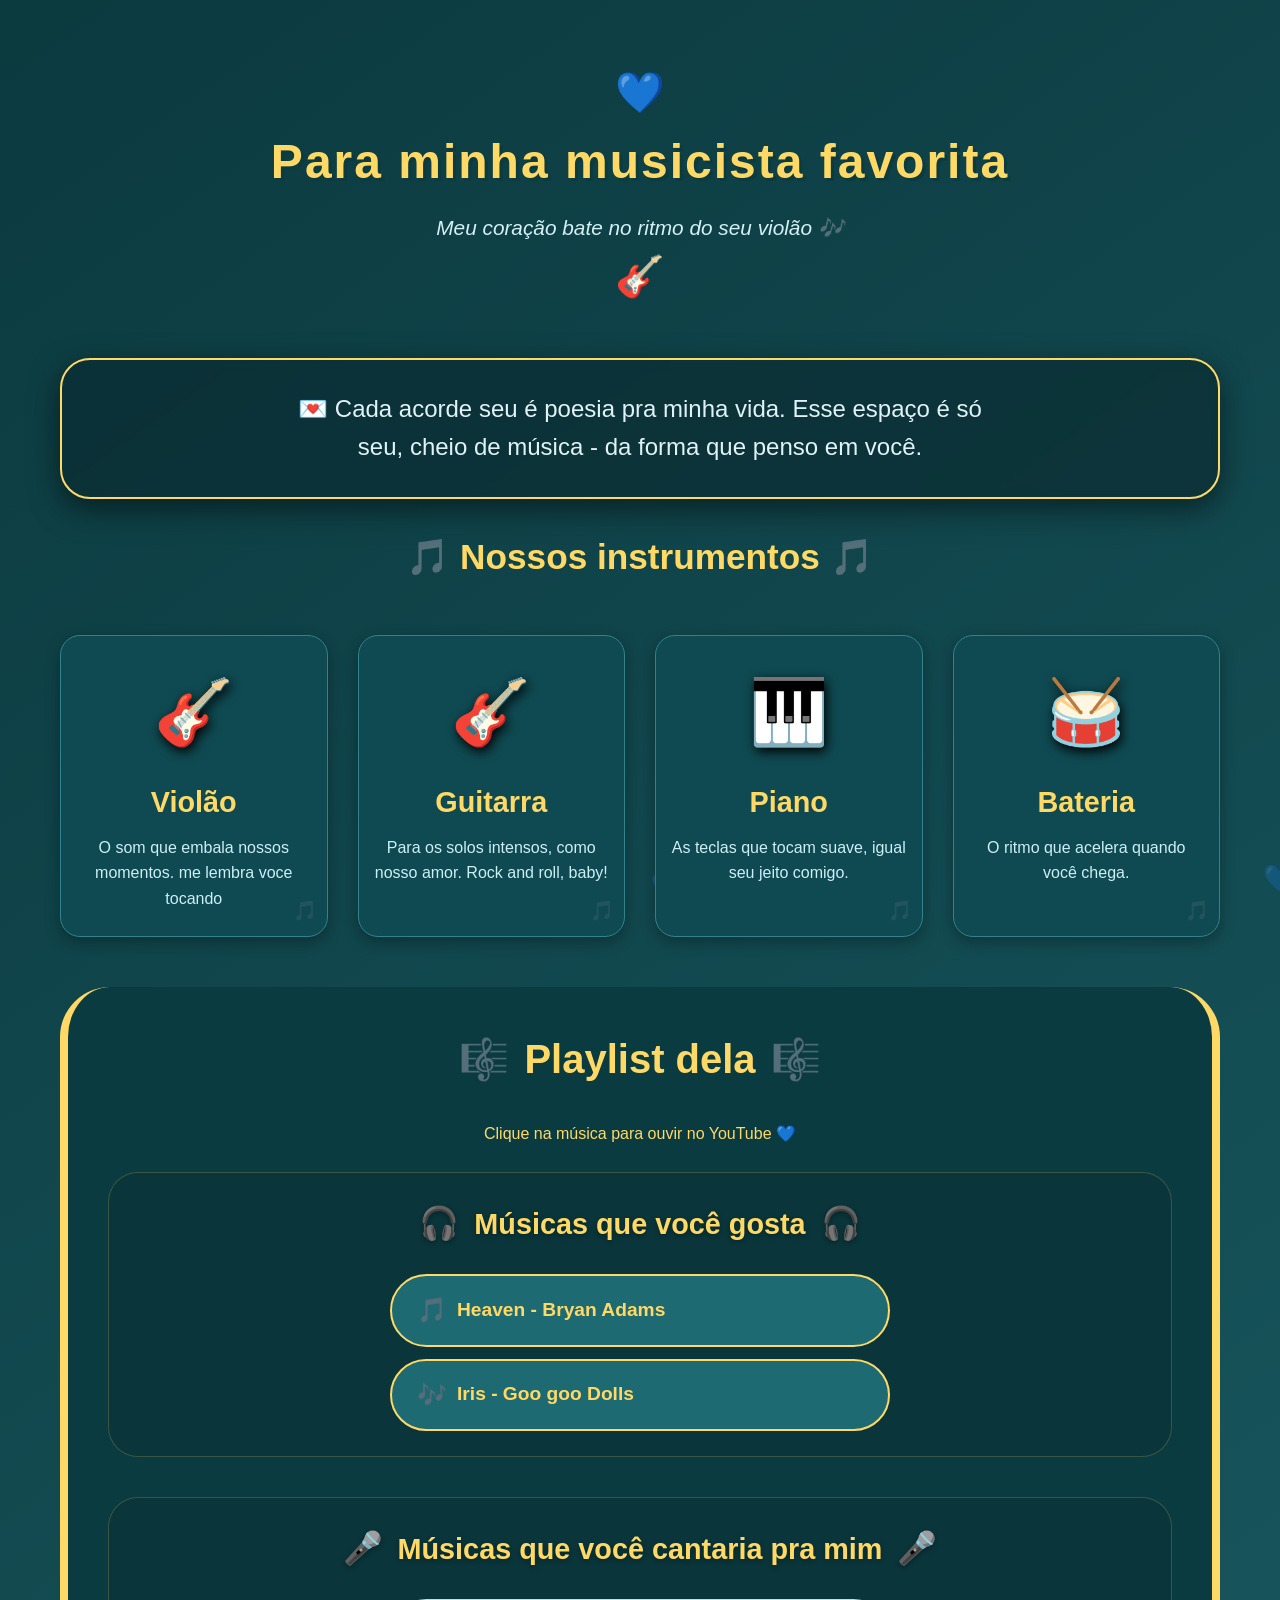
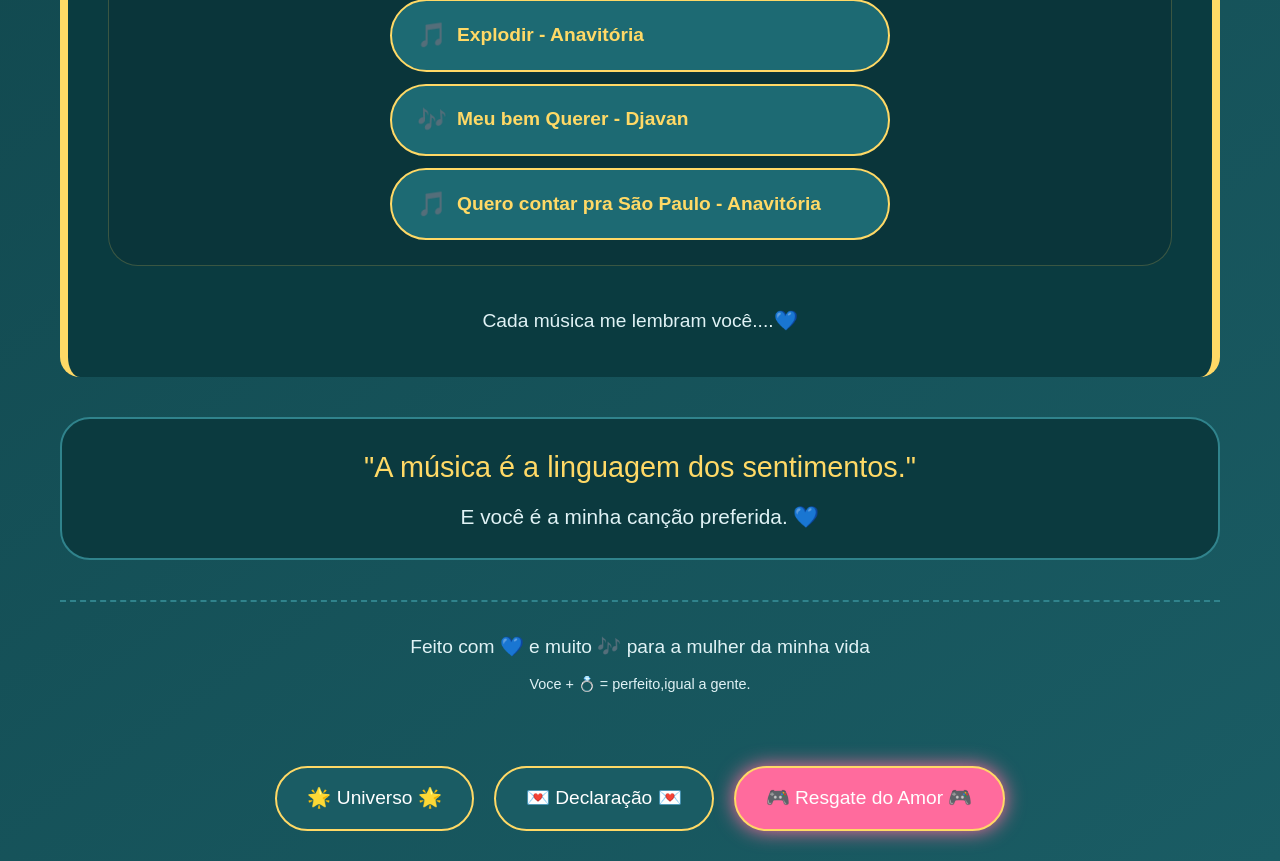
==== commit 7ee28b4f: "adicao de jogo funcional" ====
--- a/index.html
+++ b/index.html
@@ -139,7 +139,7 @@
     </a>
     
     <!-- 🆕 NOVO BOTÃO DO JOGO 🆕 -->
-    <a href="jogo.html" class="botao-nav botao-jogo" style="display: inline-block; padding: 15px 30px; background: #ff6b9d; color: white; text-decoration: none; border-radius: 50px; font-size: 1.2rem; border: 2px solid #ffd966; transition: all 0.3s ease; box-shadow: 0 0 20px #ff6b9d;">
+    <a href="jogo-plataforma.html" class="botao-nav botao-jogo" style="display: inline-block; padding: 15px 30px; background: #ff6b9d; color: white; text-decoration: none; border-radius: 50px; font-size: 1.2rem; border: 2px solid #ffd966; transition: all 0.3s ease; box-shadow: 0 0 20px #ff6b9d;">
         🎮 Resgate do Amor 🎮
     </a>
 </div>
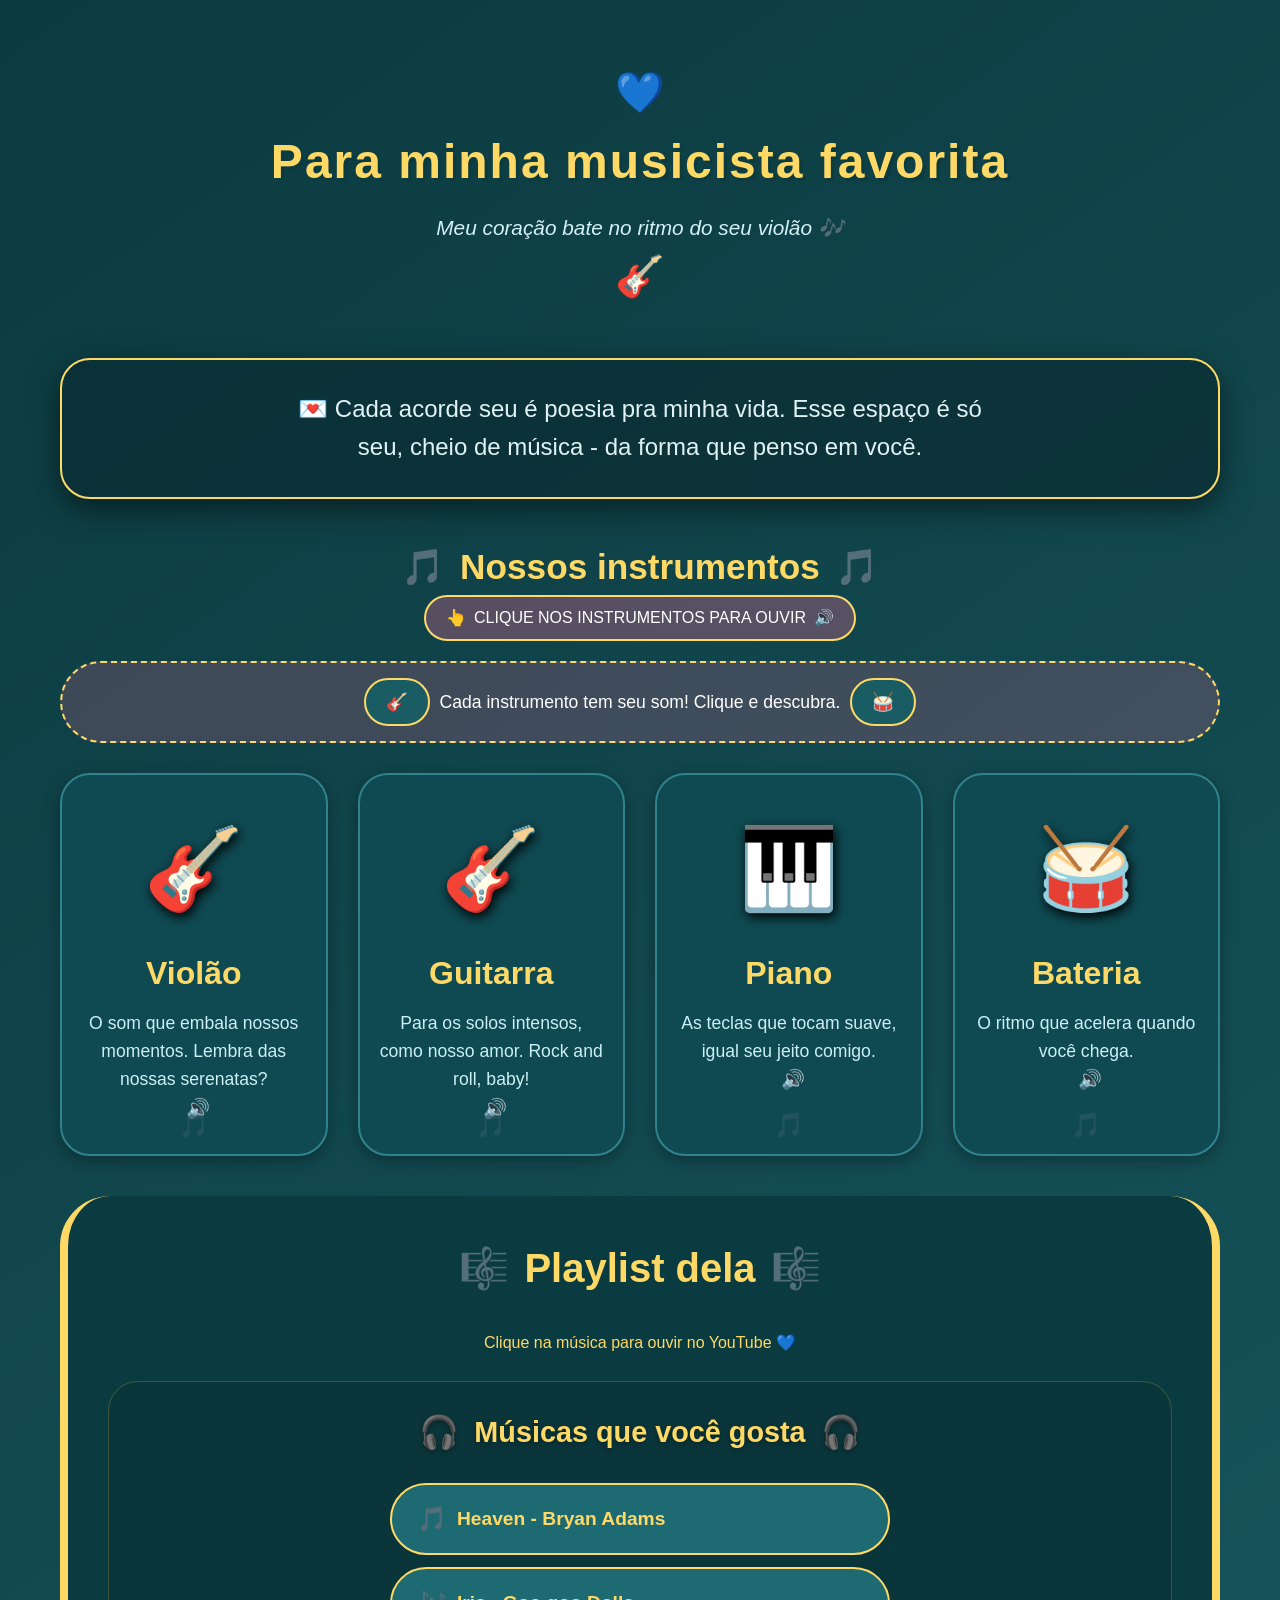
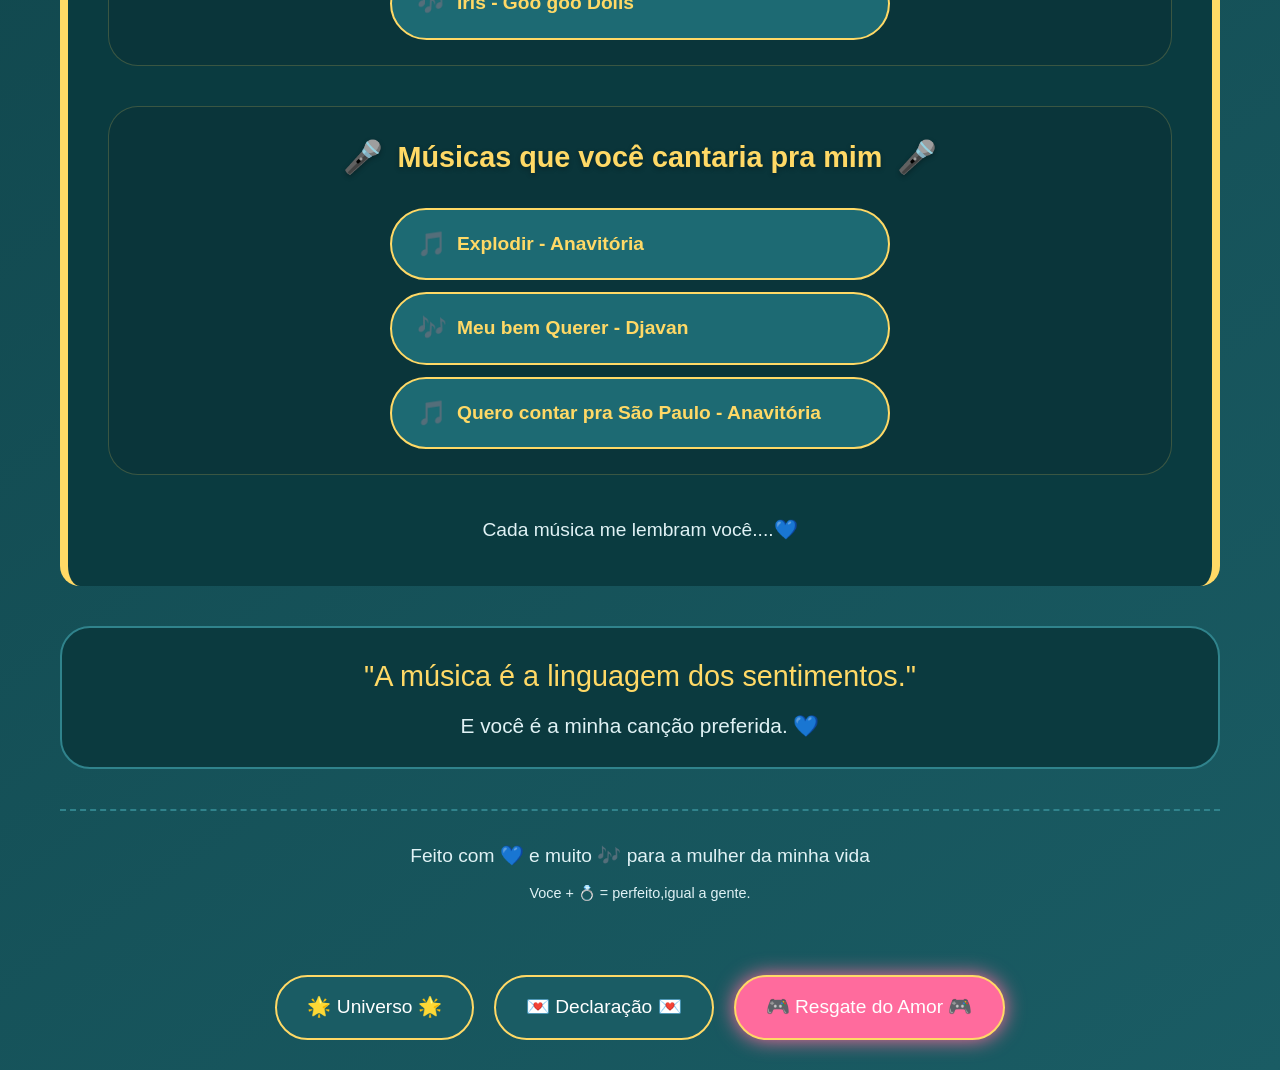
==== commit 30af7d5e: "finalizacao,colocando alguns detalhes" ====
--- a/index.html
+++ b/index.html
@@ -25,29 +25,54 @@
         </section>
 
         <!-- INSTRUMENTOS (CARD) -->
-        <h2 style="text-align: center; font-size: 2.2rem; margin: 20px 0; color: #ffd966;">🎵 Nossos instrumentos 🎵</h2>
-        <div class="instruments-grid">
-            <div class="instrument-card">
-                <div class="instrument-icon">🎸</div>
-                <h3>Violão</h3>
-                <p>O som que embala nossos momentos. me lembra voce tocando</p>
-            </div>
-            <div class="instrument-card">
-                <div class="instrument-icon">🎸</div>
-                <h3>Guitarra</h3>
-                <p>Para os solos intensos, como nosso amor. Rock and roll, baby!</p>
-            </div>
-            <div class="instrument-card">
-                <div class="instrument-icon">🎹</div>
-                <h3>Piano</h3>
-                <p>As teclas que tocam suave, igual seu jeito comigo.</p>
-            </div>
-            <div class="instrument-card">
-                <div class="instrument-icon">🥁</div>
-                <h3>Bateria</h3>
-                <p>O ritmo que acelera quando você chega.</p>
-            </div>
-        </div>
+        <!-- INSTRUMENTOS (CARD) -->
+<div class="instrumentos-titulo">
+    <h2>
+        <span>🎵</span> Nossos instrumentos <span>🎵</span>
+    </h2>
+    <div class="clique-indicador">
+        <span>👆</span> CLIQUE NOS INSTRUMENTOS PARA OUVIR <span>🔊</span>
+    </div>
+</div>
+
+<!-- HINT EXTRA (OPCIONAL) -->
+<div class="audio-hint">
+    <p>
+        <span>🎸</span>
+        Cada instrumento tem seu som! Clique e descubra.
+        <span>🥁</span>
+    </p>
+</div>
+
+<div class="instruments-grid">
+    <div class="instrument-card" id="card-violao">
+        <div class="instrument-icon">🎸</div>
+        <h3>Violão</h3>
+        <p>O som que embala nossos momentos. Lembra das nossas serenatas?</p>
+        <span class="sound-icon">🔊</span>
+    </div>
+    
+    <div class="instrument-card" id="card-guitarra">
+        <div class="instrument-icon">🎸</div>
+        <h3>Guitarra</h3>
+        <p>Para os solos intensos, como nosso amor. Rock and roll, baby!</p>
+        <span class="sound-icon">🔊</span>
+    </div>
+    
+    <div class="instrument-card" id="card-piano">
+        <div class="instrument-icon">🎹</div>
+        <h3>Piano</h3>
+        <p>As teclas que tocam suave, igual seu jeito comigo.</p>
+        <span class="sound-icon">🔊</span>
+    </div>
+    
+    <div class="instrument-card" id="card-bateria">
+        <div class="instrument-icon">🥁</div>
+        <h3>Bateria</h3>
+        <p>O ritmo que acelera quando você chega.</p>
+        <span class="sound-icon">🔊</span>
+    </div>
+</div>
 
         <!-- PLAYLIST DO YOUTUBE -->
 <section class="music-section">
--- a/index.css
+++ b/index.css
@@ -449,4 +449,217 @@
     .quote-text {
         font-size: 1.4rem;
     }
+}
+/* ===== INDICADOR DE INSTRUMENTOS CLICÁVEIS ===== */
+.instrumentos-titulo {
+    text-align: center;
+    margin: 40px 0 20px;
+    position: relative;
+}
+
+.instrumentos-titulo h2 {
+    color: #ffd966;
+    font-size: 2.2rem;
+    display: flex;
+    align-items: center;
+    justify-content: center;
+    gap: 15px;
+    flex-wrap: wrap;
+}
+
+.instrumentos-titulo .clique-indicador {
+    font-size: 1rem;
+    background: rgba(255, 107, 157, 0.3);
+    padding: 8px 20px;
+    border-radius: 60px;
+    border: 2px solid #ffd966;
+    color: white;
+    display: inline-flex;
+    align-items: center;
+    gap: 8px;
+    animation: pulseIndicador 2s infinite;
+}
+
+@keyframes pulseIndicador {
+    0%, 100% {
+        transform: scale(1);
+        background: rgba(255, 107, 157, 0.3);
+    }
+    50% {
+        transform: scale(1.05);
+        background: rgba(255, 107, 157, 0.6);
+        box-shadow: 0 0 20px #ff6b9d;
+    }
+}
+
+/* CARDS DE INSTRUMENTOS */
+.instruments-grid {
+    display: grid;
+    grid-template-columns: repeat(auto-fit, minmax(250px, 1fr));
+    gap: 30px;
+    margin: 30px 0;
+}
+
+.instrument-card {
+    background: #0f4a52;
+    border-radius: 30px;
+    padding: 30px 20px;
+    text-align: center;
+    transition: all 0.3s ease;
+    border: 2px solid #30838c;
+    box-shadow: 0 5px 15px rgba(0,0,0,0.3);
+    cursor: pointer;
+    position: relative;
+    overflow: hidden;
+}
+
+/* INDICADOR DE CLIQUE NO CARD */
+.instrument-card::before {
+    content: '👆 CLIQUE AQUI';
+    position: absolute;
+    top: 10px;
+    right: 10px;
+    background: #ff6b9d;
+    color: white;
+    font-size: 0.8rem;
+    padding: 5px 10px;
+    border-radius: 30px;
+    border: 2px solid #ffd966;
+    opacity: 0;
+    transform: translateY(-10px);
+    transition: all 0.3s ease;
+    font-weight: bold;
+    box-shadow: 0 0 15px #ff6b9d;
+    z-index: 10;
+}
+
+.instrument-card:hover::before {
+    opacity: 1;
+    transform: translateY(0);
+}
+
+/* ONDA SONORA ANIMADA */
+.instrument-card::after {
+    content: '🎵';
+    position: absolute;
+    bottom: 10px;
+    left: 10px;
+    font-size: 1.5rem;
+    opacity: 0.3;
+    animation: ondaSonora 2s infinite;
+}
+
+@keyframes ondaSonora {
+    0%, 100% {
+        transform: scale(1);
+        opacity: 0.3;
+    }
+    50% {
+        transform: scale(1.2);
+        opacity: 0.8;
+        color: #ffd966;
+    }
+}
+
+.instrument-card:hover {
+    transform: translateY(-10px);
+    border-color: #ffd966;
+    box-shadow: 0 15px 30px rgba(255, 217, 102, 0.3);
+    background: #14656f;
+}
+
+.instrument-card:active {
+    transform: scale(0.95);
+}
+
+.instrument-icon {
+    font-size: 5rem;
+    margin-bottom: 15px;
+    filter: drop-shadow(2px 4px 6px black);
+    transition: all 0.2s ease;
+}
+
+.instrument-card:active .instrument-icon {
+    transform: scale(1.1);
+}
+
+.instrument-card h3 {
+    font-size: 2rem;
+    color: #ffd966;
+    margin-bottom: 10px;
+}
+
+.instrument-card p {
+    color: #cceff5;
+    font-size: 1.1rem;
+}
+
+/* ÍCONE DE SOM */
+.sound-icon {
+    display: inline-block;
+    margin-left: 8px;
+    font-size: 1.2rem;
+    animation: soundWaves 1.5s infinite;
+}
+
+@keyframes soundWaves {
+    0%, 100% {
+        opacity: 0.5;
+        transform: scale(1);
+    }
+    50% {
+        opacity: 1;
+        transform: scale(1.2);
+        color: #ffd966;
+    }
+}
+
+/* BOTÃO FLUTUANTE DE ÁUDIO (OPCIONAL) */
+.audio-hint {
+    text-align: center;
+    margin: 20px 0;
+    padding: 15px;
+    background: rgba(255, 107, 157, 0.2);
+    border-radius: 60px;
+    border: 2px dashed #ffd966;
+}
+
+.audio-hint p {
+    color: white;
+    font-size: 1.1rem;
+    display: flex;
+    align-items: center;
+    justify-content: center;
+    gap: 10px;
+    flex-wrap: wrap;
+}
+
+.audio-hint span {
+    background: #1a5c64;
+    padding: 8px 20px;
+    border-radius: 40px;
+    border: 2px solid #ffd966;
+    animation: pulseIndicador 2s infinite;
+}
+
+/* RESPONSIVIDADE */
+@media (max-width: 600px) {
+    .instrumentos-titulo h2 {
+        font-size: 1.8rem;
+        flex-direction: column;
+        gap: 10px;
+    }
+    
+    .instrument-card::before {
+        font-size: 0.7rem;
+        padding: 4px 8px;
+    }
+    
+    .instrument-icon {
+        font-size: 4rem;
+    }
+    
+    .instrument-card h3 {
+        font-size: 1.6rem;
+    }
 }
